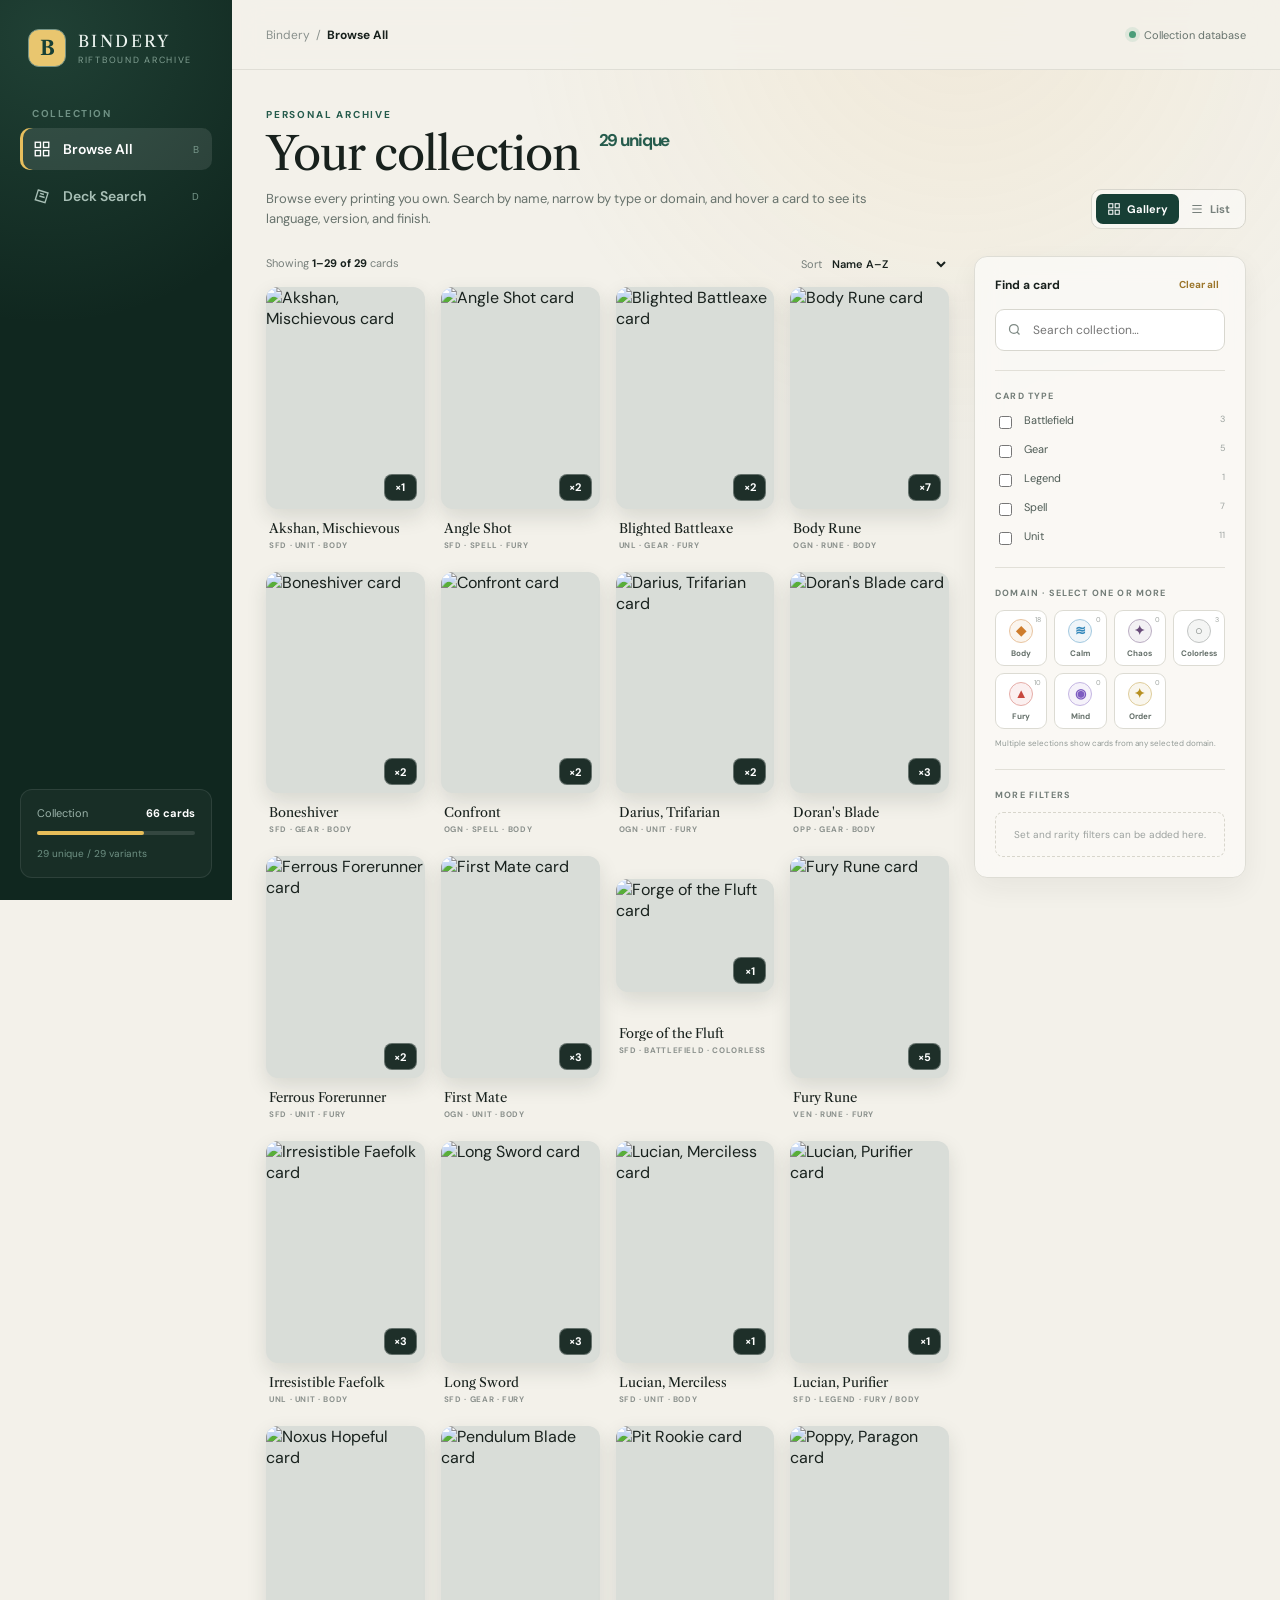
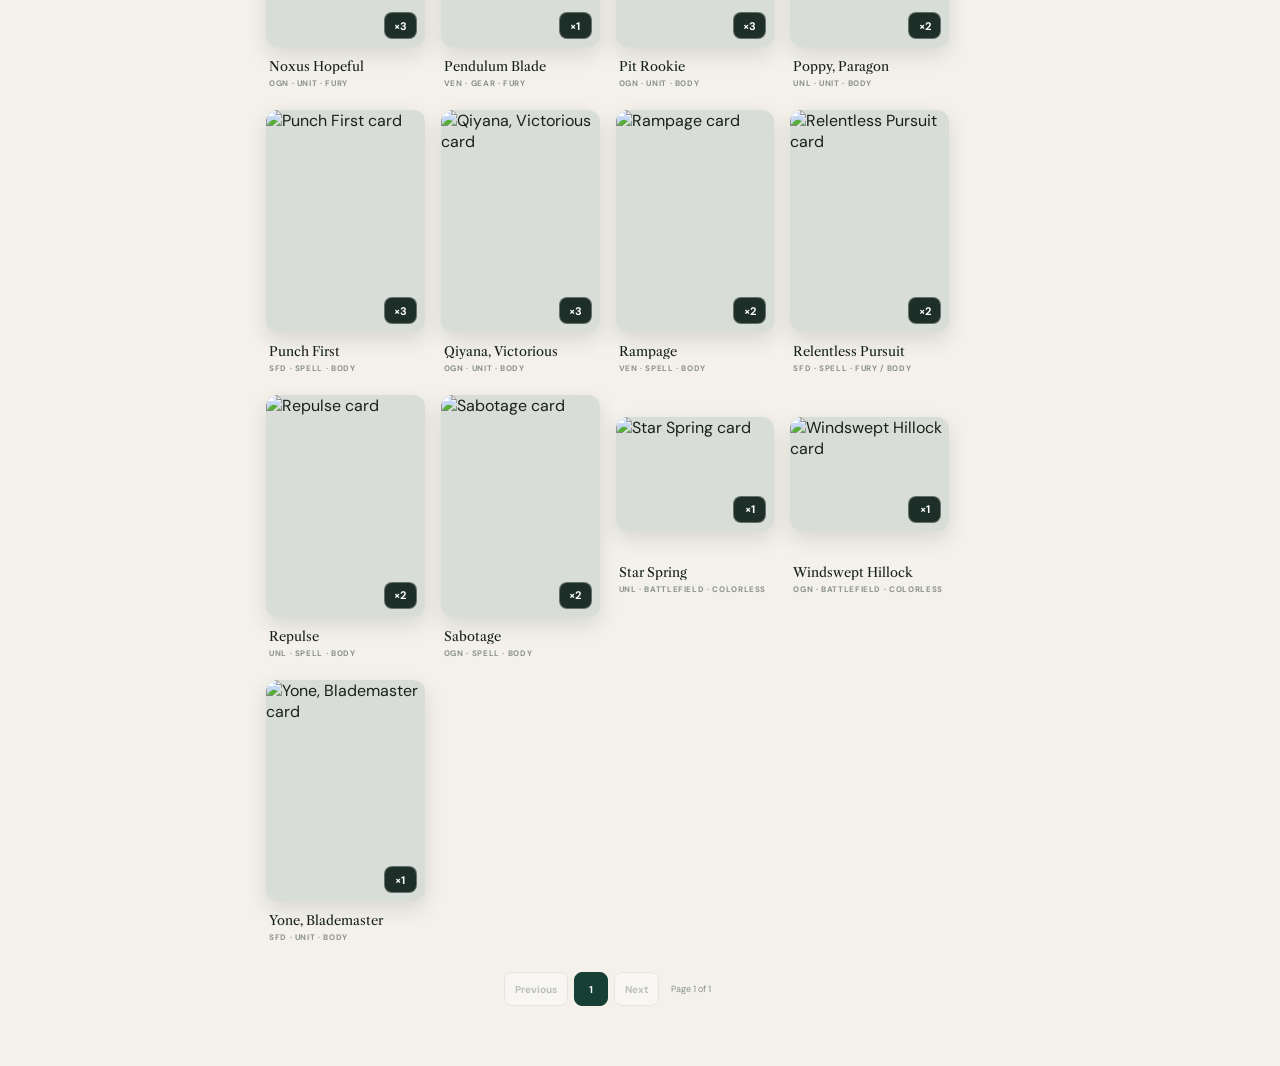
==== index.html @ 89665852 "Split the browser into separate assets and add an admin panel index.html carried the stylesheet, app" ====
<!doctype html>
<html lang="en">
<head>
  <meta charset="utf-8">
  <meta name="viewport" content="width=device-width,initial-scale=1">
  <meta name="color-scheme" content="light">
  <title>Bindery — Riftbound Collection</title>
  <link rel="stylesheet" href="styles.css">
  <script src="app.js" defer></script>
</head>
<body>
<div class="app">
  <aside class="sidebar">
    <div class="brand"><div class="brand-mark">B</div><div><div class="brand-name">BINDERY</div><small class="brand-kicker">Riftbound archive</small></div></div>
    <div class="nav-label">Collection</div>
    <nav class="nav">
      <button class="nav-button active" data-view="browse"><svg fill="none" stroke="currentColor" stroke-width="1.8" viewBox="0 0 24 24"><rect x="3" y="3" width="7" height="7"/><rect x="14" y="3" width="7" height="7"/><rect x="3" y="14" width="7" height="7"/><rect x="14" y="14" width="7" height="7"/></svg><span>Browse All</span><small class="shortcut">B</small></button>
      <button class="nav-button" data-view="deck"><svg fill="none" stroke="currentColor" stroke-width="1.8" viewBox="0 0 24 24"><path d="m7 4 13 4-4 13L3 17 7 4Z"/><path d="m9.5 8.5 5 1.5M8.5 12l7 2"/></svg><span>Deck Search</span><small class="shortcut">D</small></button>
    </nav>
    <div class="collection-meter"><div class="meter-head"><span>Collection</span><strong id="sideTotal">—</strong></div><div class="meter-bar"></div><div class="meter-copy" id="sideUnique">Loading database…</div></div>
  </aside>

  <main class="main">
    <header class="topbar"><div class="crumbs">Bindery&nbsp; / &nbsp;<b id="crumb">Browse All</b></div><div class="load-status" id="loadStatus">Loading cards.json</div></header>
    <section class="page">
      <div class="view active" id="browseView">
        <div class="page-head"><div><div class="eyebrow">Personal archive</div><h1>Your collection <span class="count-tag" id="headerCount"></span></h1><p class="subhead">Browse every printing you own. Search by name, narrow by type or domain, and hover a card to see its language, version, and finish.</p></div>
          <div class="segmented"><button class="segment active" data-mode="gallery"><svg fill="none" stroke="currentColor" stroke-width="1.8" viewBox="0 0 24 24"><rect x="3" y="3" width="7" height="7"/><rect x="14" y="3" width="7" height="7"/><rect x="3" y="14" width="7" height="7"/><rect x="14" y="14" width="7" height="7"/></svg>Gallery</button><button class="segment" data-mode="list"><svg fill="none" stroke="currentColor" stroke-width="1.8" viewBox="0 0 24 24"><path d="M4 6h16M4 12h16M4 18h16"/></svg>List</button></div>
        </div>
        <div class="browser">
          <div>
            <div class="result-meta" id="resultsTop"><span>Showing <strong id="shownCount">0</strong> cards</span><label>Sort&nbsp; <select class="sort-select" id="sortSelect"><option value="name">Name A–Z</option><option value="quantity">Quantity high–low</option><option value="type">Card type</option></select></label></div>
            <div class="card-grid" id="cardGrid"></div>
            <div class="list-view" id="listView" hidden><div class="list-head"><span>Card</span><span>Version</span><span>Language</span><span>Type</span><span>Quantity</span></div><div id="listRows"></div></div>
            <nav class="pagination" id="pagination" aria-label="Collection pages"></nav>
          </div>
          <aside class="filters">
            <div class="filters-title"><h3>Find a card</h3><button class="clear-button" id="clearFilters">Clear all</button></div>
            <div class="search-box"><svg fill="none" stroke="currentColor" stroke-width="2" viewBox="0 0 24 24"><circle cx="11" cy="11" r="7"/><path d="m20 20-4-4"/></svg><input id="cardSearch" type="search" placeholder="Search collection…" autocomplete="off"></div>
            <div class="filter-section"><div class="filter-label">Card type</div><div class="check-list" id="typeFilters"></div></div>
            <div class="filter-section"><div class="filter-label">Domain · select one or more</div><div class="domain-grid" id="domainFilters"></div><div class="domain-note">Multiple selections show cards from any selected domain.</div></div>
            <div class="filter-section"><div class="filter-label">More filters</div><div class="empty-filter">Set and rarity filters can be added here.</div></div>
          </aside>
        </div>
      </div>

      <div class="view" id="deckView">
        <div class="page-head"><div><div class="eyebrow">Collection checker</div><h1>Deck Search</h1><p class="subhead">Paste a sectioned deck list. Every matching language, printing, and finish is included in the owned quantity.</p></div></div>
        <div class="deck-layout">
          <section class="panel input-panel"><div class="panel-kicker">Step 01</div><h2>Paste your deck list</h2><p class="panel-copy">Section labels such as “MainDeck:” and “Runes:” are ignored.</p><textarea id="deckInput" spellcheck="false"></textarea><div class="button-row"><button class="primary-button" id="checkDeck">Check collection</button><button class="secondary-button" id="clearDeck">Clear</button></div></section>
          <section class="panel match-panel"><div class="match-header"><div class="panel-kicker">Step 02</div><h2>Collection match</h2><p class="panel-copy">Matching holdings show their language, printing, finish, and quantity.</p><div class="match-summary" id="matchSummary"></div></div><div class="comparison-head"><span>Your deck list</span><span>Collection match</span></div><div class="comparison" id="comparison"></div></section>
        </div>
      </div>
    </section>
  </main>
</div>
<nav class="mobile-bar"><button class="active" data-view="browse">Browse All</button><button data-view="deck">Deck Search</button></nav>
</body>
</html>
---- styles.css ----
@import url('https://fonts.googleapis.com/css2?family=DM+Sans:wght@400;500;600;700&family=Libre+Caslon+Text:wght@400;700&display=swap');
:root{--ink:#18211d;--soft:#68736d;--paper:#f3f1ea;--surface:#fbfaf6;--line:#deddd5;--forest:#173f35;--forest2:#255b4c;--gold:#d9a441;--red:#b84a43;--green:#2d765c}*{box-sizing:border-box}html{background:var(--paper)}body{margin:0;min-width:320px;min-height:100vh;color:var(--ink);background:radial-gradient(circle at 75% 0,rgba(217,164,65,.1),transparent 28rem),var(--paper);font-family:'DM Sans',sans-serif;-webkit-font-smoothing:antialiased}button,input,select,textarea{font:inherit}.app{min-height:100vh;display:grid;grid-template-columns:232px minmax(0,1fr)}.sidebar{position:fixed;inset:0 auto 0 0;z-index:20;width:232px;height:100vh;padding:29px 20px 22px;display:flex;flex-direction:column;color:#eef5f1;background:radial-gradient(circle at 20% 4%,rgba(88,154,129,.22),transparent 18rem),#10271f}.brand{display:flex;align-items:center;gap:12px;padding:0 8px 30px}.brand-mark{width:38px;height:38px;display:grid;place-items:center;border:1px solid #769487;border-radius:11px;color:#173f35;background:#e9c66f;font:700 20px 'Libre Caslon Text'}.brand-name{font:400 16px 'Libre Caslon Text';letter-spacing:.15em}.brand-kicker{display:block;margin-top:3px;color:#82a093;font-size:9px;letter-spacing:.19em;text-transform:uppercase}.nav-label{padding:10px 12px 8px;color:#6f9184;font-size:10px;font-weight:700;letter-spacing:.15em;text-transform:uppercase}.nav{display:grid;gap:5px}.nav-button{display:flex;align-items:center;gap:12px;width:100%;padding:12px 13px;border:0;border-radius:10px;color:#a9c0b7;background:transparent;cursor:pointer;text-align:left}.nav-button:hover,.nav-button.active{color:#fff;background:rgba(255,255,255,.1)}.nav-button.active{box-shadow:inset 3px 0 #e8bf5d}.nav-button svg{width:18px}.nav-button span{flex:1;font-size:14px;font-weight:600}.shortcut{color:#78988b;font-size:10px}.collection-meter{margin-top:auto;padding:16px;border:1px solid rgba(255,255,255,.09);border-radius:12px;background:rgba(255,255,255,.035);font-size:11px}.meter-head{display:flex;justify-content:space-between;color:#9bb3aa}.meter-head strong{color:#fff}.meter-bar{height:4px;margin:11px 0;background:rgba(255,255,255,.12);border-radius:9px}.meter-bar:before{content:'';display:block;width:68%;height:100%;background:#e7bd59;border-radius:9px}.meter-copy{color:#6f9184;font-size:10px;line-height:1.5}.main{grid-column:2;min-width:0}.topbar{position:sticky;top:0;z-index:12;height:70px;padding:0 34px;display:flex;align-items:center;justify-content:space-between;border-bottom:1px solid rgba(24,33,29,.09);background:rgba(243,241,234,.84);backdrop-filter:blur(14px);font-size:12px}.crumbs{color:#89918d}.crumbs b{color:var(--ink)}.load-status{display:flex;align-items:center;gap:8px;color:#66736d;font-size:11px}.load-status:before{content:'';width:7px;height:7px;border-radius:50%;background:#b6a371}.load-status.ready:before{background:#4a9d79;box-shadow:0 0 0 4px rgba(74,157,121,.12)}.page{padding:38px 34px 60px}.view{display:none}.view.active{display:block;animation:reveal .3s ease}@keyframes reveal{from{opacity:0;transform:translateY(5px)}}.page-head{display:flex;align-items:flex-end;justify-content:space-between;gap:20px;margin-bottom:27px}.eyebrow{margin-bottom:8px;color:var(--forest2);font-size:10px;font-weight:700;letter-spacing:.18em;text-transform:uppercase}h1,h2{font-family:'Libre Caslon Text';font-weight:400}h1{margin:0;font-size:clamp(31px,4vw,46px);line-height:1.08;letter-spacing:-.025em}.count-tag{color:var(--forest2);font:700 .37em 'DM Sans';vertical-align:top;margin-left:8px}.subhead{max-width:630px;margin:10px 0 0;color:var(--soft);font-size:13px;line-height:1.55}.segmented{display:flex;padding:4px;border:1px solid #d8d6cd;border-radius:10px;background:#ffffff80}.segment{display:flex;align-items:center;gap:6px;padding:8px 11px;border:0;border-radius:7px;color:#77807c;background:transparent;cursor:pointer;font-size:11px;font-weight:700}.segment.active{color:#fff;background:var(--forest)}.segment svg{width:14px}.browser{display:grid;grid-template-columns:minmax(0,1fr) 272px;gap:25px;align-items:start}.result-meta{display:flex;justify-content:space-between;margin-bottom:15px;color:#777f7b;font-size:11px}.result-meta strong{color:var(--ink)}.sort-select{border:0;color:var(--ink);background:transparent;font-size:11px;font-weight:600}.card-grid{display:grid;grid-template-columns:repeat(auto-fill,minmax(155px,1fr));gap:22px 16px}.card-tile{min-width:0}.card-art{position:relative;aspect-ratio:744/1039;border-radius:12px;overflow:hidden;background:#d9ddd8;box-shadow:0 8px 20px rgba(31,43,37,.13);transition:.22s}.card-tile.landscape .card-art{aspect-ratio:1039/744;margin:14% 0}.card-art img{width:100%;height:100%;display:block;object-fit:cover}.card-tile:hover .card-art{transform:translateY(-7px) scale(1.035);box-shadow:0 20px 35px rgba(24,45,37,.22);z-index:3}.quantity-pill{position:absolute;right:8px;bottom:8px;z-index:4;min-width:33px;height:27px;display:grid;place-items:center;padding:0 8px;border:1px solid #ffffff50;border-radius:8px;color:#fff;background:#0c1e18e8;font-size:11px;font-weight:700}.variant-hover{position:absolute;left:7px;right:7px;bottom:7px;z-index:3;padding:8px 42px 8px 9px;border-radius:8px;color:#fff;background:rgba(9,27,21,.9);font-size:9px;line-height:1.4;opacity:0;transform:translateY(6px);transition:.18s;backdrop-filter:blur(8px)}.card-tile:hover .variant-hover{opacity:1;transform:none}.card-info{padding:11px 3px 0}.card-name{overflow:hidden;font:400 13px 'Libre Caslon Text';white-space:nowrap;text-overflow:ellipsis}.card-set{margin-top:4px;color:#8b918d;font-size:8px;font-weight:700;letter-spacing:.08em;text-transform:uppercase}.list-view{border:1px solid var(--line);border-radius:12px;overflow:hidden;background:#ffffff80}.list-view[hidden],.card-grid[hidden]{display:none}.list-head,.list-row{display:grid;grid-template-columns:minmax(210px,1.25fr) minmax(115px,.75fr) minmax(115px,.7fr) 85px 60px;align-items:center;gap:14px;padding:0 18px}.list-head{height:42px;color:#838b87;background:#eeece5;font-size:9px;font-weight:700;letter-spacing:.12em;text-transform:uppercase}.list-row{min-height:60px;border-top:1px solid #e7e5dd;font-size:11px}.list-row:hover{background:#fff}.list-card{display:flex;align-items:center;gap:11px;min-width:0}.list-thumb,.match-thumb{width:31px;height:42px;flex:none;border-radius:4px;object-fit:cover;background:#d6d9d5;box-shadow:0 2px 5px #0002}.list-card strong{overflow:hidden;white-space:nowrap;text-overflow:ellipsis}.language-cell{white-space:nowrap}.type-chip{justify-self:start;padding:5px 8px;border-radius:99px;color:#42665a;background:#e5eee9;font-size:9px;font-weight:700}.filters{position:sticky;top:95px;padding:20px;border:1px solid var(--line);border-radius:13px;background:#fbfaf6db;box-shadow:0 10px 28px #1e24210f;backdrop-filter:blur(12px)}.filters-title{display:flex;justify-content:space-between;align-items:center;margin-bottom:16px}.filters-title h3{margin:0;font-size:12px}.clear-button{border:0;color:#9b752a;background:none;cursor:pointer;font-size:10px;font-weight:700}.search-box{position:relative}.search-box svg{position:absolute;left:12px;top:13px;width:15px;color:#7e8984}.search-box input{width:100%;height:42px;padding:0 12px 0 37px;border:1px solid #d8d7cf;border-radius:9px;outline:0;background:#fff;font-size:12px}.search-box input:focus,textarea:focus{border-color:#557f70;box-shadow:0 0 0 3px #255b4c1a}.filter-section{margin-top:19px;padding-top:19px;border-top:1px solid #e2e0d8}.filter-label{margin-bottom:11px;color:#737d78;font-size:9px;font-weight:700;letter-spacing:.13em;text-transform:uppercase}.check-list{display:grid;gap:10px}.check-item{display:flex;gap:9px;color:#4f5b55;font-size:11px;cursor:pointer}.check-item input{accent-color:var(--forest2)}.check-item span:last-child{margin-left:auto;color:#9ca29f;font-size:9px}.empty-filter{padding:14px;border:1px dashed #d8d6cc;border-radius:8px;color:#9ca19e;text-align:center;font-size:10px;line-height:1.5}.domain-grid{display:grid;grid-template-columns:repeat(4,minmax(0,1fr));gap:7px}.domain-button{--domain:#7a817d;position:relative;min-width:0;padding:8px 3px 7px;border:1px solid #dcdbd3;border-radius:9px;color:#65706a;background:#fff;cursor:pointer;text-align:center;transition:.16s}.domain-button:hover{border-color:var(--domain);transform:translateY(-1px)}.domain-button.active{color:var(--domain);border-color:var(--domain);background:color-mix(in srgb,var(--domain) 10%,white);box-shadow:0 0 0 2px color-mix(in srgb,var(--domain) 14%,transparent)}.domain-button>span:last-child{display:block;overflow:hidden;font-size:8px;font-weight:700;white-space:nowrap;text-overflow:ellipsis}.domain-button em{position:absolute;top:4px;right:5px;color:#a0a6a2;font-size:7px;font-style:normal}.domain-icon{width:24px;height:24px;display:grid!important;place-items:center;margin:0 auto 5px;border:1px solid color-mix(in srgb,var(--domain) 45%,white);border-radius:50%;color:var(--domain);font-size:13px;font-weight:700;background:color-mix(in srgb,var(--domain) 8%,white)}.domain-button[data-domain=Body]{--domain:#ce7c2c}.domain-button[data-domain=Calm]{--domain:#3387ba}.domain-button[data-domain=Chaos]{--domain:#684b79}.domain-button[data-domain=Colorless]{--domain:#777f7b}.domain-button[data-domain=Fury]{--domain:#c7483e}.domain-button[data-domain=Mind]{--domain:#7d5cc1}.domain-button[data-domain=Order]{--domain:#b79021}.domain-note{margin-top:9px;color:#929995;font-size:8px;line-height:1.45}.pagination{display:flex;align-items:center;justify-content:center;flex-wrap:wrap;gap:6px;margin-top:30px}.page-button{min-width:34px;height:34px;padding:0 10px;border:1px solid #d6d5cd;border-radius:8px;color:#66716b;background:#fff;cursor:pointer;font-size:10px;font-weight:700}.page-button:hover:not(:disabled){border-color:#658779;color:var(--forest)}.page-button.active{color:#fff;border-color:var(--forest);background:var(--forest)}.page-button:disabled{opacity:.38}.page-info{margin-left:6px;color:#89918d;font-size:9px}.deck-layout{display:grid;grid-template-columns:minmax(320px,.82fr) minmax(360px,1.18fr);gap:22px}.panel{border:1px solid var(--line);border-radius:14px;background:#fbfaf6db;box-shadow:0 9px 28px #1e24210d}.input-panel{padding:22px}.panel-kicker{color:var(--forest2);font-size:9px;font-weight:700;letter-spacing:.14em;text-transform:uppercase}.panel h2{margin:7px 0;font-size:21px}.panel-copy{margin:0 0 16px;color:#77807c;font-size:11px;line-height:1.5}#deckInput{width:100%;min-height:420px;resize:vertical;padding:16px;border:1px solid #d4d4cb;border-radius:10px;outline:0;background:#fff;color:#29332e;font:11px/1.65 ui-monospace,Consolas,monospace}.button-row{display:flex;gap:9px;margin-top:13px}.primary-button,.secondary-button{height:42px;border-radius:9px;cursor:pointer;font-size:11px;font-weight:700}.primary-button{flex:1;border:1px solid var(--forest);color:#fff;background:var(--forest)}.secondary-button{padding:0 14px;border:1px solid #d7d5cc;background:#fff;color:#65706a}.match-panel{overflow:hidden}.match-header{padding:22px 23px 18px;border-bottom:1px solid var(--line)}.match-summary{display:flex;flex-wrap:wrap;gap:8px;margin-top:16px}.summary-chip{display:flex;align-items:center;gap:7px;padding:7px 10px;border-radius:8px;color:#69736e;background:#eeede7;font-size:10px}.summary-chip strong{color:var(--ink)}.summary-dot{width:7px;height:7px;border-radius:50%}.green{background:var(--green)}.red{background:var(--red)}.gold{background:#b6842b}.comparison-head,.compare-row{display:grid;grid-template-columns:1fr 1fr}.comparison-head{height:38px;align-items:center;padding:0 18px;color:#8c9490;background:#efede6;font-size:9px;font-weight:700;letter-spacing:.12em;text-transform:uppercase}.comparison-head span+span{padding-left:18px;border-left:1px solid #d9d7cf}.comparison{max-height:560px;overflow:auto}.compare-row{min-height:50px;border-bottom:1px solid #e8e6df}.compare-cell{min-width:0;display:flex;align-items:center;gap:10px;padding:9px 18px;font-size:11px}.compare-cell+.compare-cell{border-left:1px solid #e2e0d8}.compare-row.found .compare-cell:first-child{color:#245f4b;background:#e2f1e9}.compare-row.missing .compare-cell:first-child{color:#963d37;background:#f6e2df}.compare-row.short .compare-cell:first-child{color:#815b19;background:#f6ebd2}.status-icon{width:19px;height:19px;flex:none;display:grid;place-items:center;border-radius:50%;color:#fff;font-size:11px;font-weight:700}.found .status-icon{background:var(--green)}.missing .status-icon{background:var(--red)}.short .status-icon{background:#956619}.input-card-name{overflow:hidden;white-space:nowrap;text-overflow:ellipsis}.input-card-name b{margin-right:7px}.match-data{min-width:0;flex:1}.match-name{overflow:hidden;font-weight:600;white-space:nowrap;text-overflow:ellipsis}.match-variants{display:flex;flex-wrap:wrap;gap:3px;margin-top:4px}.holding-variant{padding:2px 5px;border-radius:4px;color:#718079;background:#eef0ed;font-size:8px}.owned-count{flex:none;color:var(--forest2);font-size:9px;font-weight:700}.no-match{color:#a5625d;font-style:italic}.section-row{padding:11px 18px 7px;color:#828b87;background:#f7f5ef;border-bottom:1px solid #e4e2da;font-size:9px;font-weight:700;letter-spacing:.14em;text-transform:uppercase}.empty{padding:45px 20px;color:#8a928e;text-align:center;font-size:11px}.mobile-bar{display:none}
@media(max-width:1080px){.app{grid-template-columns:200px 1fr}.sidebar{width:200px}.browser{grid-template-columns:1fr 235px;gap:18px}.page,.topbar{padding-left:24px;padding-right:24px}.card-grid{grid-template-columns:repeat(auto-fill,minmax(140px,1fr))}.deck-layout{grid-template-columns:1fr}#deckInput{min-height:300px}}
@media(max-width:760px){.app{display:block}.sidebar{display:none}.main{min-height:100vh}.topbar{height:60px;padding:0 18px}.page{padding:28px 17px 88px}.page-head{align-items:start;flex-direction:column}.browser{display:flex;flex-direction:column}.browser>div{width:100%}.filters{position:static;order:-1;width:100%}.card-grid{grid-template-columns:repeat(2,1fr);gap:19px 12px}.list-head,.list-row{grid-template-columns:1fr 80px 55px}.list-head>:nth-child(2),.list-head>:nth-child(4),.list-row>:nth-child(2),.list-row>:nth-child(4){display:none}.compare-cell{padding:8px 10px}.comparison-head{padding:0 10px}.match-thumb{display:none}.mobile-bar{position:fixed;left:14px;right:14px;bottom:13px;z-index:50;display:grid;grid-template-columns:1fr 1fr;gap:5px;padding:5px;border-radius:13px;background:#0f271ff0;box-shadow:0 14px 36px #0004}.mobile-bar button{height:44px;border:0;border-radius:9px;color:#91ab9f;background:none;font-size:11px;font-weight:700}.mobile-bar button.active{color:#fff;background:#ffffff1a}}
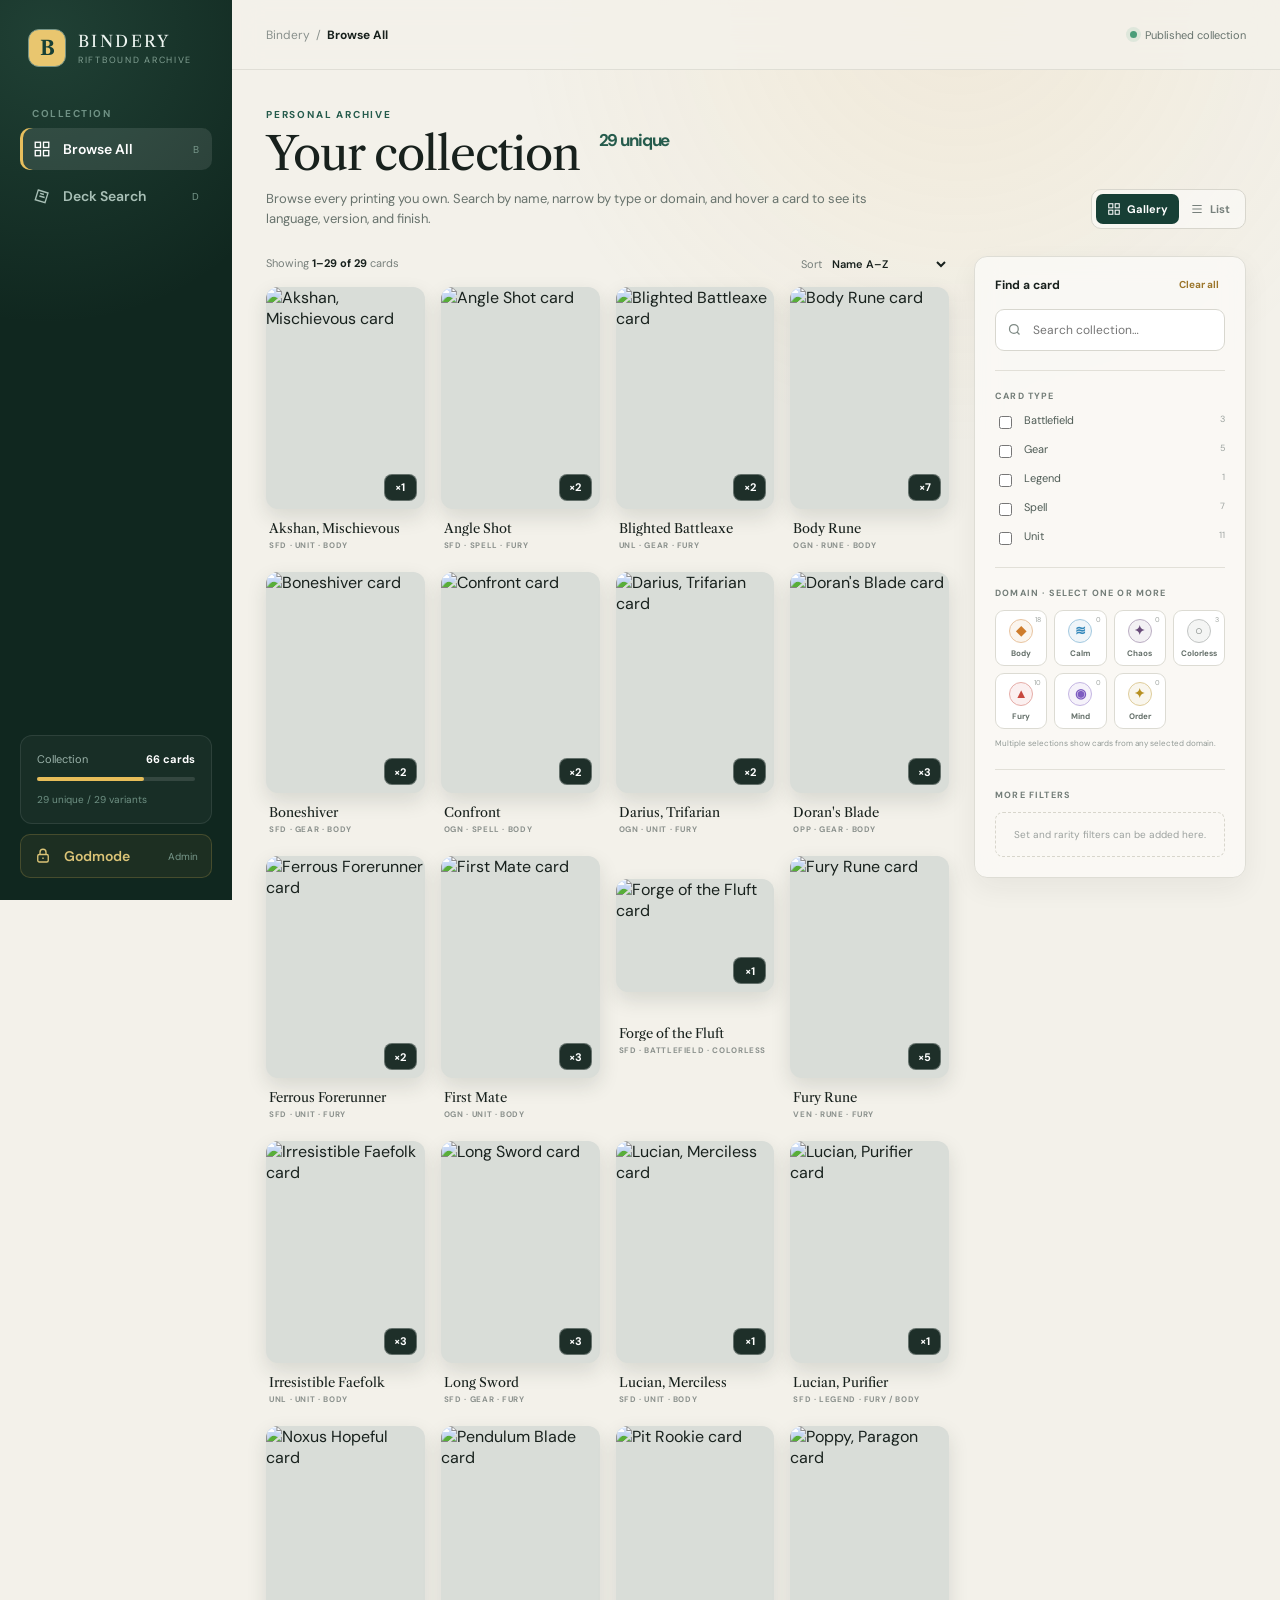
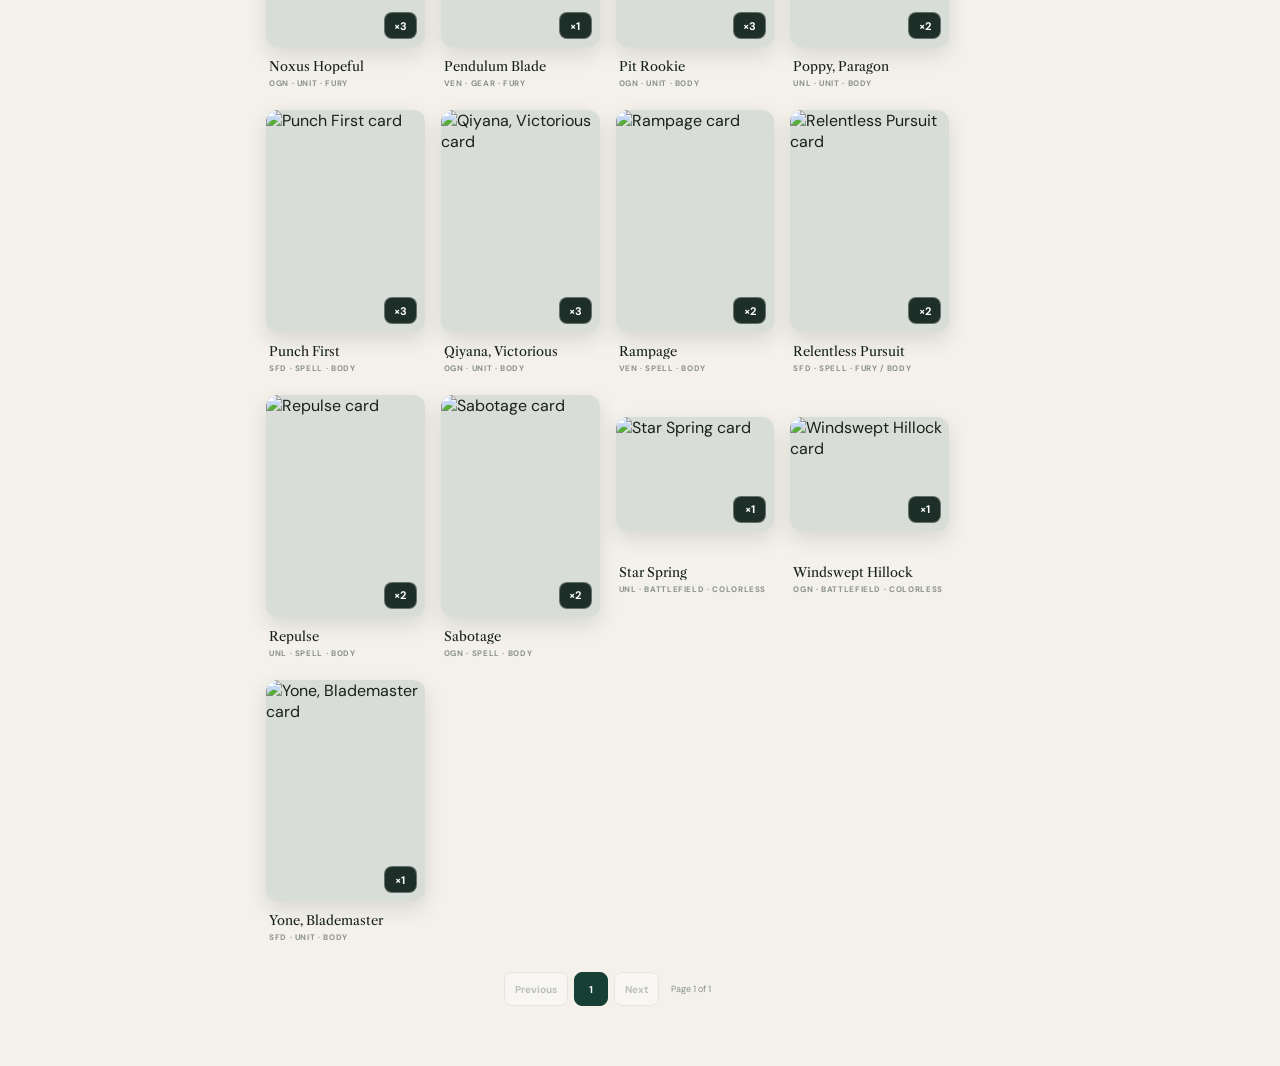
==== commit 362175a5: "Add shared collection publishing and resilient imports" ====
--- a/index.html
+++ b/index.html
@@ -6,7 +6,7 @@
   <meta name="color-scheme" content="light">
   <title>Bindery — Riftbound Collection</title>
   <link rel="stylesheet" href="styles.css">
-  <script src="app.js" defer></script>
+  <script src="app.js?v=3" defer></script>
 </head>
 <body>
 <div class="app">
@@ -18,6 +18,10 @@
       <button class="nav-button" data-view="deck"><svg fill="none" stroke="currentColor" stroke-width="1.8" viewBox="0 0 24 24"><path d="m7 4 13 4-4 13L3 17 7 4Z"/><path d="m9.5 8.5 5 1.5M8.5 12l7 2"/></svg><span>Deck Search</span><small class="shortcut">D</small></button>
     </nav>
     <div class="collection-meter"><div class="meter-head"><span>Collection</span><strong id="sideTotal">—</strong></div><div class="meter-bar"></div><div class="meter-copy" id="sideUnique">Loading database…</div></div>
+    <a class="nav-button godmode-link" href="admin.html" aria-label="Open Godmode collection admin">
+      <svg fill="none" stroke="currentColor" stroke-width="1.8" viewBox="0 0 24 24" aria-hidden="true"><rect x="5" y="10" width="14" height="10" rx="2"/><path d="M8 10V7a4 4 0 0 1 8 0v3M12 14v2"/></svg>
+      <span>Godmode</span><small class="shortcut">Admin</small>
+    </a>
   </aside>
 
   <main class="main">
@@ -54,6 +58,6 @@
     </section>
   </main>
 </div>
-<nav class="mobile-bar"><button class="active" data-view="browse">Browse All</button><button data-view="deck">Deck Search</button></nav>
+<nav class="mobile-bar"><button class="active" data-view="browse">Browse All</button><button data-view="deck">Deck Search</button><a href="admin.html">Godmode</a></nav>
 </body>
 </html>
--- a/styles.css
+++ b/styles.css
@@ -1,4 +1,5 @@
 @import url('https://fonts.googleapis.com/css2?family=DM+Sans:wght@400;500;600;700&family=Libre+Caslon+Text:wght@400;700&display=swap');
 :root{--ink:#18211d;--soft:#68736d;--paper:#f3f1ea;--surface:#fbfaf6;--line:#deddd5;--forest:#173f35;--forest2:#255b4c;--gold:#d9a441;--red:#b84a43;--green:#2d765c}*{box-sizing:border-box}html{background:var(--paper)}body{margin:0;min-width:320px;min-height:100vh;color:var(--ink);background:radial-gradient(circle at 75% 0,rgba(217,164,65,.1),transparent 28rem),var(--paper);font-family:'DM Sans',sans-serif;-webkit-font-smoothing:antialiased}button,input,select,textarea{font:inherit}.app{min-height:100vh;display:grid;grid-template-columns:232px minmax(0,1fr)}.sidebar{position:fixed;inset:0 auto 0 0;z-index:20;width:232px;height:100vh;padding:29px 20px 22px;display:flex;flex-direction:column;color:#eef5f1;background:radial-gradient(circle at 20% 4%,rgba(88,154,129,.22),transparent 18rem),#10271f}.brand{display:flex;align-items:center;gap:12px;padding:0 8px 30px}.brand-mark{width:38px;height:38px;display:grid;place-items:center;border:1px solid #769487;border-radius:11px;color:#173f35;background:#e9c66f;font:700 20px 'Libre Caslon Text'}.brand-name{font:400 16px 'Libre Caslon Text';letter-spacing:.15em}.brand-kicker{display:block;margin-top:3px;color:#82a093;font-size:9px;letter-spacing:.19em;text-transform:uppercase}.nav-label{padding:10px 12px 8px;color:#6f9184;font-size:10px;font-weight:700;letter-spacing:.15em;text-transform:uppercase}.nav{display:grid;gap:5px}.nav-button{display:flex;align-items:center;gap:12px;width:100%;padding:12px 13px;border:0;border-radius:10px;color:#a9c0b7;background:transparent;cursor:pointer;text-align:left}.nav-button:hover,.nav-button.active{color:#fff;background:rgba(255,255,255,.1)}.nav-button.active{box-shadow:inset 3px 0 #e8bf5d}.nav-button svg{width:18px}.nav-button span{flex:1;font-size:14px;font-weight:600}.shortcut{color:#78988b;font-size:10px}.collection-meter{margin-top:auto;padding:16px;border:1px solid rgba(255,255,255,.09);border-radius:12px;background:rgba(255,255,255,.035);font-size:11px}.meter-head{display:flex;justify-content:space-between;color:#9bb3aa}.meter-head strong{color:#fff}.meter-bar{height:4px;margin:11px 0;background:rgba(255,255,255,.12);border-radius:9px}.meter-bar:before{content:'';display:block;width:68%;height:100%;background:#e7bd59;border-radius:9px}.meter-copy{color:#6f9184;font-size:10px;line-height:1.5}.main{grid-column:2;min-width:0}.topbar{position:sticky;top:0;z-index:12;height:70px;padding:0 34px;display:flex;align-items:center;justify-content:space-between;border-bottom:1px solid rgba(24,33,29,.09);background:rgba(243,241,234,.84);backdrop-filter:blur(14px);font-size:12px}.crumbs{color:#89918d}.crumbs b{color:var(--ink)}.load-status{display:flex;align-items:center;gap:8px;color:#66736d;font-size:11px}.load-status:before{content:'';width:7px;height:7px;border-radius:50%;background:#b6a371}.load-status.ready:before{background:#4a9d79;box-shadow:0 0 0 4px rgba(74,157,121,.12)}.page{padding:38px 34px 60px}.view{display:none}.view.active{display:block;animation:reveal .3s ease}@keyframes reveal{from{opacity:0;transform:translateY(5px)}}.page-head{display:flex;align-items:flex-end;justify-content:space-between;gap:20px;margin-bottom:27px}.eyebrow{margin-bottom:8px;color:var(--forest2);font-size:10px;font-weight:700;letter-spacing:.18em;text-transform:uppercase}h1,h2{font-family:'Libre Caslon Text';font-weight:400}h1{margin:0;font-size:clamp(31px,4vw,46px);line-height:1.08;letter-spacing:-.025em}.count-tag{color:var(--forest2);font:700 .37em 'DM Sans';vertical-align:top;margin-left:8px}.subhead{max-width:630px;margin:10px 0 0;color:var(--soft);font-size:13px;line-height:1.55}.segmented{display:flex;padding:4px;border:1px solid #d8d6cd;border-radius:10px;background:#ffffff80}.segment{display:flex;align-items:center;gap:6px;padding:8px 11px;border:0;border-radius:7px;color:#77807c;background:transparent;cursor:pointer;font-size:11px;font-weight:700}.segment.active{color:#fff;background:var(--forest)}.segment svg{width:14px}.browser{display:grid;grid-template-columns:minmax(0,1fr) 272px;gap:25px;align-items:start}.result-meta{display:flex;justify-content:space-between;margin-bottom:15px;color:#777f7b;font-size:11px}.result-meta strong{color:var(--ink)}.sort-select{border:0;color:var(--ink);background:transparent;font-size:11px;font-weight:600}.card-grid{display:grid;grid-template-columns:repeat(auto-fill,minmax(155px,1fr));gap:22px 16px}.card-tile{min-width:0}.card-art{position:relative;aspect-ratio:744/1039;border-radius:12px;overflow:hidden;background:#d9ddd8;box-shadow:0 8px 20px rgba(31,43,37,.13);transition:.22s}.card-tile.landscape .card-art{aspect-ratio:1039/744;margin:14% 0}.card-art img{width:100%;height:100%;display:block;object-fit:cover}.card-tile:hover .card-art{transform:translateY(-7px) scale(1.035);box-shadow:0 20px 35px rgba(24,45,37,.22);z-index:3}.quantity-pill{position:absolute;right:8px;bottom:8px;z-index:4;min-width:33px;height:27px;display:grid;place-items:center;padding:0 8px;border:1px solid #ffffff50;border-radius:8px;color:#fff;background:#0c1e18e8;font-size:11px;font-weight:700}.variant-hover{position:absolute;left:7px;right:7px;bottom:7px;z-index:3;padding:8px 42px 8px 9px;border-radius:8px;color:#fff;background:rgba(9,27,21,.9);font-size:9px;line-height:1.4;opacity:0;transform:translateY(6px);transition:.18s;backdrop-filter:blur(8px)}.card-tile:hover .variant-hover{opacity:1;transform:none}.card-info{padding:11px 3px 0}.card-name{overflow:hidden;font:400 13px 'Libre Caslon Text';white-space:nowrap;text-overflow:ellipsis}.card-set{margin-top:4px;color:#8b918d;font-size:8px;font-weight:700;letter-spacing:.08em;text-transform:uppercase}.list-view{border:1px solid var(--line);border-radius:12px;overflow:hidden;background:#ffffff80}.list-view[hidden],.card-grid[hidden]{display:none}.list-head,.list-row{display:grid;grid-template-columns:minmax(210px,1.25fr) minmax(115px,.75fr) minmax(115px,.7fr) 85px 60px;align-items:center;gap:14px;padding:0 18px}.list-head{height:42px;color:#838b87;background:#eeece5;font-size:9px;font-weight:700;letter-spacing:.12em;text-transform:uppercase}.list-row{min-height:60px;border-top:1px solid #e7e5dd;font-size:11px}.list-row:hover{background:#fff}.list-card{display:flex;align-items:center;gap:11px;min-width:0}.list-thumb,.match-thumb{width:31px;height:42px;flex:none;border-radius:4px;object-fit:cover;background:#d6d9d5;box-shadow:0 2px 5px #0002}.list-card strong{overflow:hidden;white-space:nowrap;text-overflow:ellipsis}.language-cell{white-space:nowrap}.type-chip{justify-self:start;padding:5px 8px;border-radius:99px;color:#42665a;background:#e5eee9;font-size:9px;font-weight:700}.filters{position:sticky;top:95px;padding:20px;border:1px solid var(--line);border-radius:13px;background:#fbfaf6db;box-shadow:0 10px 28px #1e24210f;backdrop-filter:blur(12px)}.filters-title{display:flex;justify-content:space-between;align-items:center;margin-bottom:16px}.filters-title h3{margin:0;font-size:12px}.clear-button{border:0;color:#9b752a;background:none;cursor:pointer;font-size:10px;font-weight:700}.search-box{position:relative}.search-box svg{position:absolute;left:12px;top:13px;width:15px;color:#7e8984}.search-box input{width:100%;height:42px;padding:0 12px 0 37px;border:1px solid #d8d7cf;border-radius:9px;outline:0;background:#fff;font-size:12px}.search-box input:focus,textarea:focus{border-color:#557f70;box-shadow:0 0 0 3px #255b4c1a}.filter-section{margin-top:19px;padding-top:19px;border-top:1px solid #e2e0d8}.filter-label{margin-bottom:11px;color:#737d78;font-size:9px;font-weight:700;letter-spacing:.13em;text-transform:uppercase}.check-list{display:grid;gap:10px}.check-item{display:flex;gap:9px;color:#4f5b55;font-size:11px;cursor:pointer}.check-item input{accent-color:var(--forest2)}.check-item span:last-child{margin-left:auto;color:#9ca29f;font-size:9px}.empty-filter{padding:14px;border:1px dashed #d8d6cc;border-radius:8px;color:#9ca19e;text-align:center;font-size:10px;line-height:1.5}.domain-grid{display:grid;grid-template-columns:repeat(4,minmax(0,1fr));gap:7px}.domain-button{--domain:#7a817d;position:relative;min-width:0;padding:8px 3px 7px;border:1px solid #dcdbd3;border-radius:9px;color:#65706a;background:#fff;cursor:pointer;text-align:center;transition:.16s}.domain-button:hover{border-color:var(--domain);transform:translateY(-1px)}.domain-button.active{color:var(--domain);border-color:var(--domain);background:color-mix(in srgb,var(--domain) 10%,white);box-shadow:0 0 0 2px color-mix(in srgb,var(--domain) 14%,transparent)}.domain-button>span:last-child{display:block;overflow:hidden;font-size:8px;font-weight:700;white-space:nowrap;text-overflow:ellipsis}.domain-button em{position:absolute;top:4px;right:5px;color:#a0a6a2;font-size:7px;font-style:normal}.domain-icon{width:24px;height:24px;display:grid!important;place-items:center;margin:0 auto 5px;border:1px solid color-mix(in srgb,var(--domain) 45%,white);border-radius:50%;color:var(--domain);font-size:13px;font-weight:700;background:color-mix(in srgb,var(--domain) 8%,white)}.domain-button[data-domain=Body]{--domain:#ce7c2c}.domain-button[data-domain=Calm]{--domain:#3387ba}.domain-button[data-domain=Chaos]{--domain:#684b79}.domain-button[data-domain=Colorless]{--domain:#777f7b}.domain-button[data-domain=Fury]{--domain:#c7483e}.domain-button[data-domain=Mind]{--domain:#7d5cc1}.domain-button[data-domain=Order]{--domain:#b79021}.domain-note{margin-top:9px;color:#929995;font-size:8px;line-height:1.45}.pagination{display:flex;align-items:center;justify-content:center;flex-wrap:wrap;gap:6px;margin-top:30px}.page-button{min-width:34px;height:34px;padding:0 10px;border:1px solid #d6d5cd;border-radius:8px;color:#66716b;background:#fff;cursor:pointer;font-size:10px;font-weight:700}.page-button:hover:not(:disabled){border-color:#658779;color:var(--forest)}.page-button.active{color:#fff;border-color:var(--forest);background:var(--forest)}.page-button:disabled{opacity:.38}.page-info{margin-left:6px;color:#89918d;font-size:9px}.deck-layout{display:grid;grid-template-columns:minmax(320px,.82fr) minmax(360px,1.18fr);gap:22px}.panel{border:1px solid var(--line);border-radius:14px;background:#fbfaf6db;box-shadow:0 9px 28px #1e24210d}.input-panel{padding:22px}.panel-kicker{color:var(--forest2);font-size:9px;font-weight:700;letter-spacing:.14em;text-transform:uppercase}.panel h2{margin:7px 0;font-size:21px}.panel-copy{margin:0 0 16px;color:#77807c;font-size:11px;line-height:1.5}#deckInput{width:100%;min-height:420px;resize:vertical;padding:16px;border:1px solid #d4d4cb;border-radius:10px;outline:0;background:#fff;color:#29332e;font:11px/1.65 ui-monospace,Consolas,monospace}.button-row{display:flex;gap:9px;margin-top:13px}.primary-button,.secondary-button{height:42px;border-radius:9px;cursor:pointer;font-size:11px;font-weight:700}.primary-button{flex:1;border:1px solid var(--forest);color:#fff;background:var(--forest)}.secondary-button{padding:0 14px;border:1px solid #d7d5cc;background:#fff;color:#65706a}.match-panel{overflow:hidden}.match-header{padding:22px 23px 18px;border-bottom:1px solid var(--line)}.match-summary{display:flex;flex-wrap:wrap;gap:8px;margin-top:16px}.summary-chip{display:flex;align-items:center;gap:7px;padding:7px 10px;border-radius:8px;color:#69736e;background:#eeede7;font-size:10px}.summary-chip strong{color:var(--ink)}.summary-dot{width:7px;height:7px;border-radius:50%}.green{background:var(--green)}.red{background:var(--red)}.gold{background:#b6842b}.comparison-head,.compare-row{display:grid;grid-template-columns:1fr 1fr}.comparison-head{height:38px;align-items:center;padding:0 18px;color:#8c9490;background:#efede6;font-size:9px;font-weight:700;letter-spacing:.12em;text-transform:uppercase}.comparison-head span+span{padding-left:18px;border-left:1px solid #d9d7cf}.comparison{max-height:560px;overflow:auto}.compare-row{min-height:50px;border-bottom:1px solid #e8e6df}.compare-cell{min-width:0;display:flex;align-items:center;gap:10px;padding:9px 18px;font-size:11px}.compare-cell+.compare-cell{border-left:1px solid #e2e0d8}.compare-row.found .compare-cell:first-child{color:#245f4b;background:#e2f1e9}.compare-row.missing .compare-cell:first-child{color:#963d37;background:#f6e2df}.compare-row.short .compare-cell:first-child{color:#815b19;background:#f6ebd2}.status-icon{width:19px;height:19px;flex:none;display:grid;place-items:center;border-radius:50%;color:#fff;font-size:11px;font-weight:700}.found .status-icon{background:var(--green)}.missing .status-icon{background:var(--red)}.short .status-icon{background:#956619}.input-card-name{overflow:hidden;white-space:nowrap;text-overflow:ellipsis}.input-card-name b{margin-right:7px}.match-data{min-width:0;flex:1}.match-name{overflow:hidden;font-weight:600;white-space:nowrap;text-overflow:ellipsis}.match-variants{display:flex;flex-wrap:wrap;gap:3px;margin-top:4px}.holding-variant{padding:2px 5px;border-radius:4px;color:#718079;background:#eef0ed;font-size:8px}.owned-count{flex:none;color:var(--forest2);font-size:9px;font-weight:700}.no-match{color:#a5625d;font-style:italic}.section-row{padding:11px 18px 7px;color:#828b87;background:#f7f5ef;border-bottom:1px solid #e4e2da;font-size:9px;font-weight:700;letter-spacing:.14em;text-transform:uppercase}.empty{padding:45px 20px;color:#8a928e;text-align:center;font-size:11px}.mobile-bar{display:none}
 @media(max-width:1080px){.app{grid-template-columns:200px 1fr}.sidebar{width:200px}.browser{grid-template-columns:1fr 235px;gap:18px}.page,.topbar{padding-left:24px;padding-right:24px}.card-grid{grid-template-columns:repeat(auto-fill,minmax(140px,1fr))}.deck-layout{grid-template-columns:1fr}#deckInput{min-height:300px}}
-@media(max-width:760px){.app{display:block}.sidebar{display:none}.main{min-height:100vh}.topbar{height:60px;padding:0 18px}.page{padding:28px 17px 88px}.page-head{align-items:start;flex-direction:column}.browser{display:flex;flex-direction:column}.browser>div{width:100%}.filters{position:static;order:-1;width:100%}.card-grid{grid-template-columns:repeat(2,1fr);gap:19px 12px}.list-head,.list-row{grid-template-columns:1fr 80px 55px}.list-head>:nth-child(2),.list-head>:nth-child(4),.list-row>:nth-child(2),.list-row>:nth-child(4){display:none}.compare-cell{padding:8px 10px}.comparison-head{padding:0 10px}.match-thumb{display:none}.mobile-bar{position:fixed;left:14px;right:14px;bottom:13px;z-index:50;display:grid;grid-template-columns:1fr 1fr;gap:5px;padding:5px;border-radius:13px;background:#0f271ff0;box-shadow:0 14px 36px #0004}.mobile-bar button{height:44px;border:0;border-radius:9px;color:#91ab9f;background:none;font-size:11px;font-weight:700}.mobile-bar button.active{color:#fff;background:#ffffff1a}}
+.godmode-link{margin-top:10px;text-decoration:none;border:1px solid rgba(232,191,93,.2);color:#dbc477;background:rgba(232,191,93,.06)}.godmode-link:hover{color:#fff3c8;border-color:rgba(232,191,93,.42);background:rgba(232,191,93,.12)}
+@media(max-width:760px){.app{display:block}.sidebar{display:none}.main{min-height:100vh}.topbar{height:60px;padding:0 18px}.page{padding:28px 17px 88px}.page-head{align-items:start;flex-direction:column}.browser{display:flex;flex-direction:column}.browser>div{width:100%}.filters{position:static;order:-1;width:100%}.card-grid{grid-template-columns:repeat(2,1fr);gap:19px 12px}.list-head,.list-row{grid-template-columns:1fr 80px 55px}.list-head>:nth-child(2),.list-head>:nth-child(4),.list-row>:nth-child(2),.list-row>:nth-child(4){display:none}.compare-cell{padding:8px 10px}.comparison-head{padding:0 10px}.match-thumb{display:none}.mobile-bar{position:fixed;left:14px;right:14px;bottom:13px;z-index:50;display:grid;grid-template-columns:1fr 1fr 1fr;gap:5px;padding:5px;border-radius:13px;background:#0f271ff0;box-shadow:0 14px 36px #0004}.mobile-bar button,.mobile-bar a{height:44px;display:grid;place-items:center;border:0;border-radius:9px;color:#91ab9f;background:none;text-decoration:none;font-size:11px;font-weight:700}.mobile-bar button.active{color:#fff;background:#ffffff1a}.mobile-bar a{color:#dbc477}}
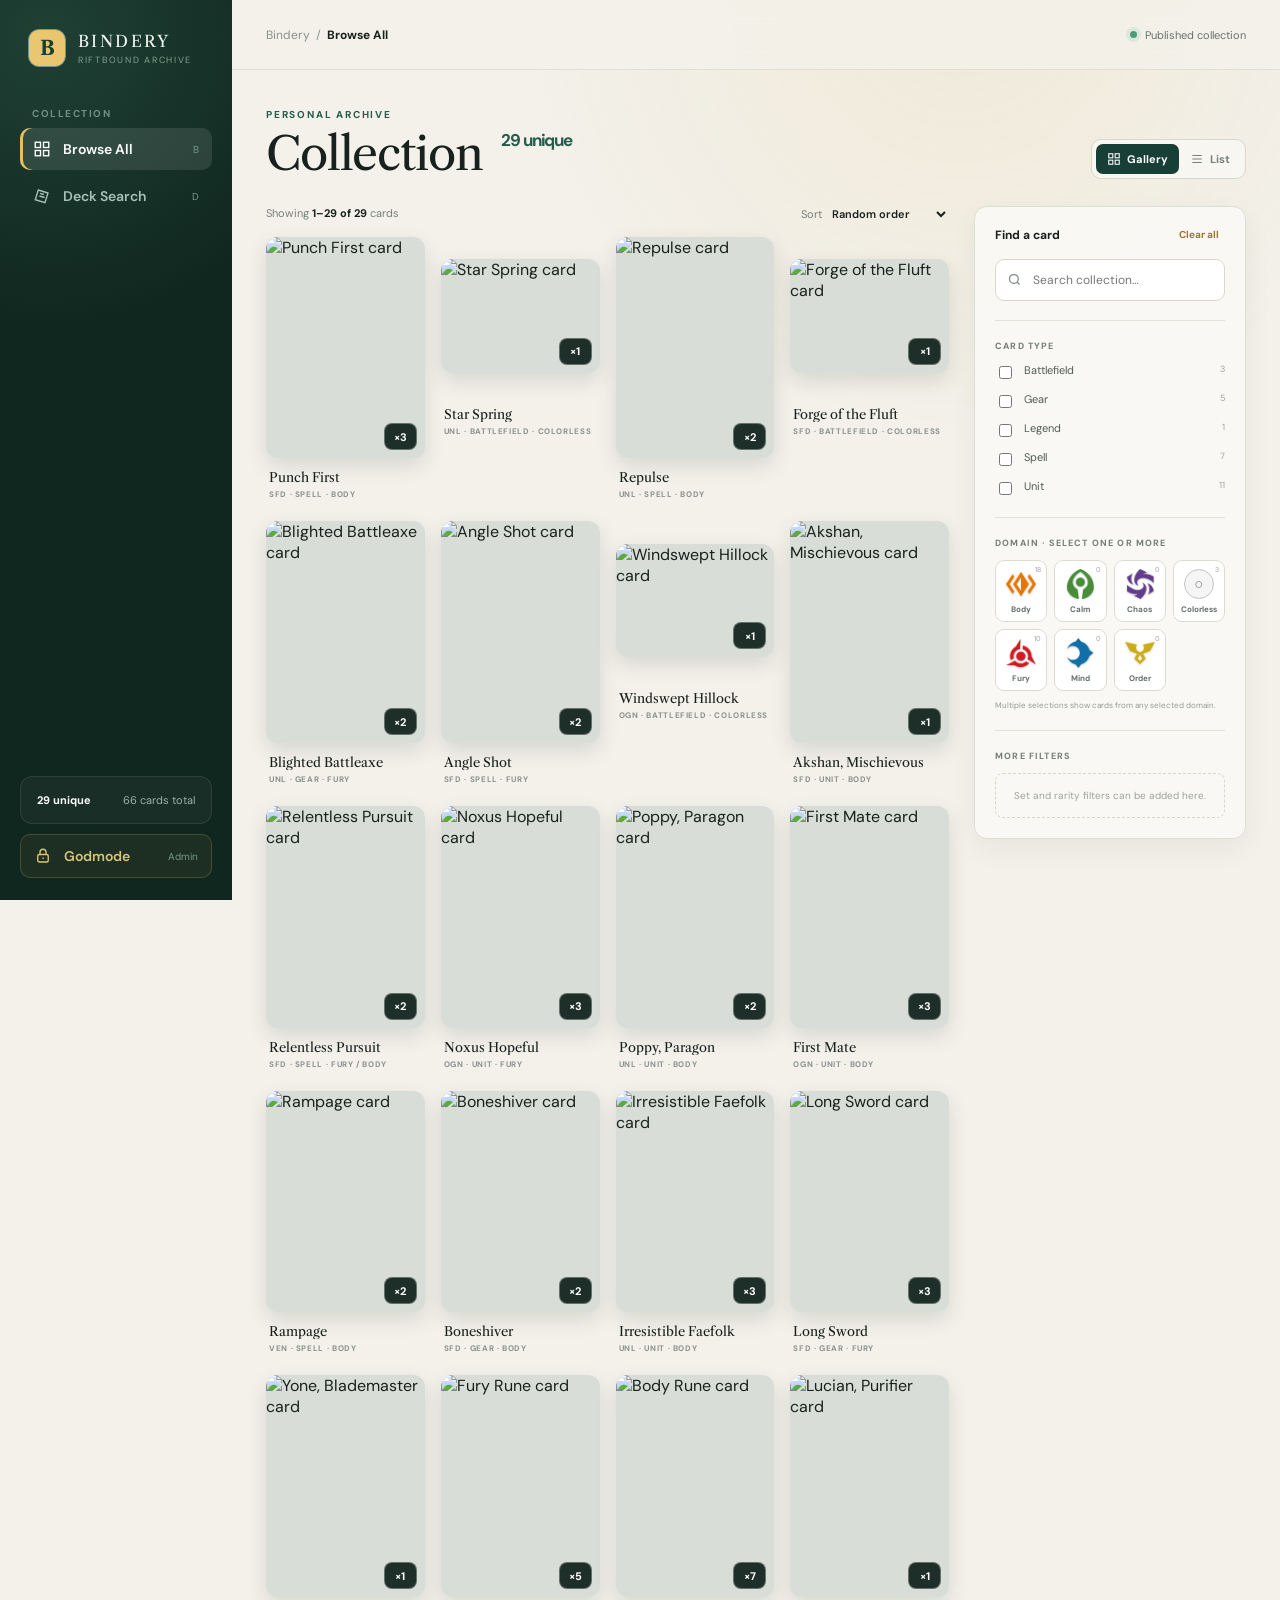
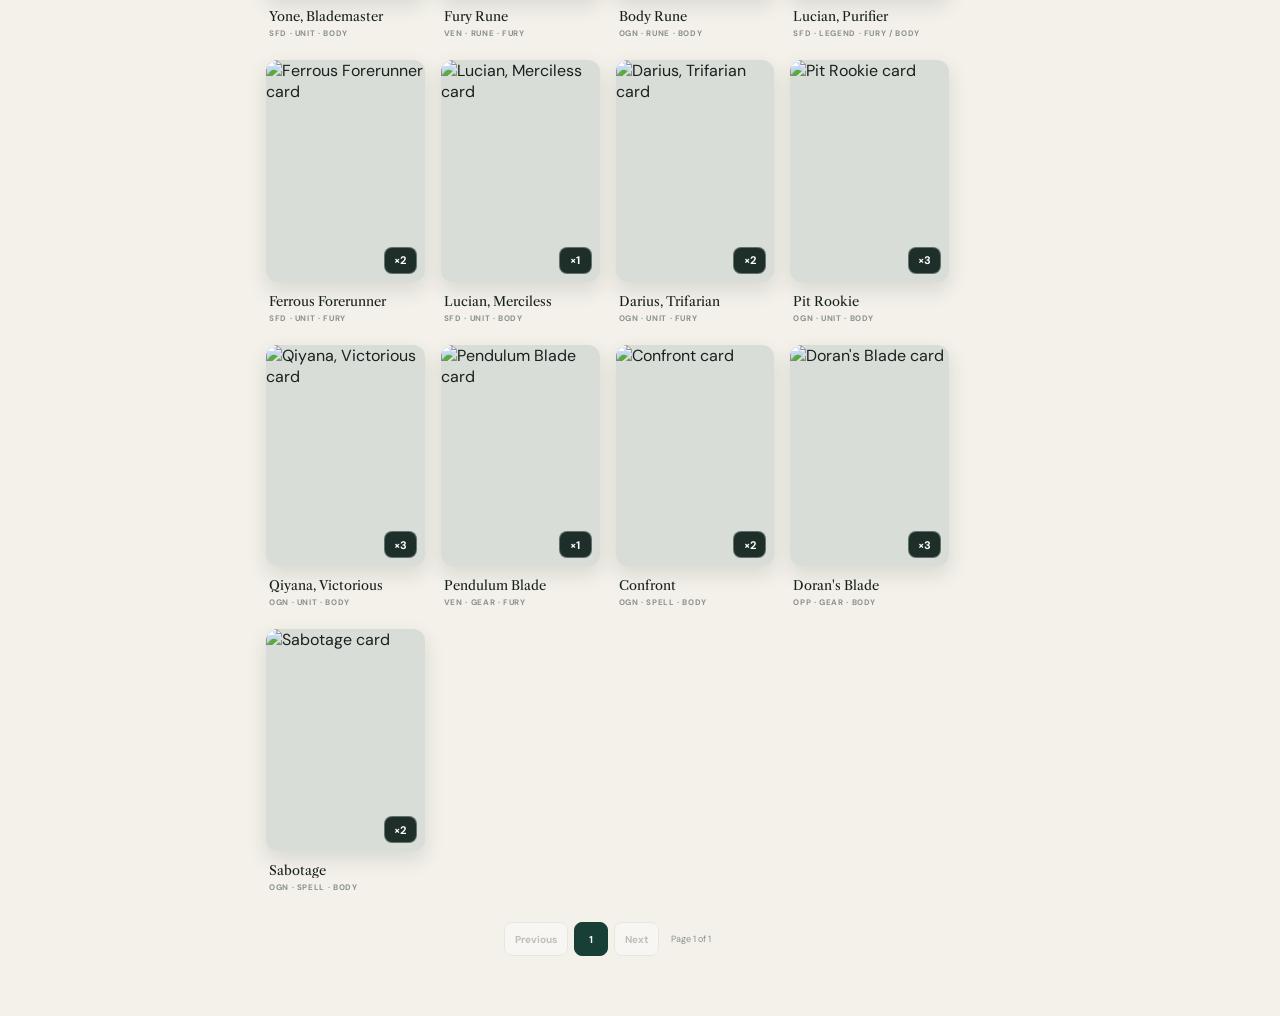
==== commit fb7b66c6: "Refine collection view and domain filters" ====
--- a/index.html
+++ b/index.html
@@ -17,7 +17,7 @@
       <button class="nav-button active" data-view="browse"><svg fill="none" stroke="currentColor" stroke-width="1.8" viewBox="0 0 24 24"><rect x="3" y="3" width="7" height="7"/><rect x="14" y="3" width="7" height="7"/><rect x="3" y="14" width="7" height="7"/><rect x="14" y="14" width="7" height="7"/></svg><span>Browse All</span><small class="shortcut">B</small></button>
       <button class="nav-button" data-view="deck"><svg fill="none" stroke="currentColor" stroke-width="1.8" viewBox="0 0 24 24"><path d="m7 4 13 4-4 13L3 17 7 4Z"/><path d="m9.5 8.5 5 1.5M8.5 12l7 2"/></svg><span>Deck Search</span><small class="shortcut">D</small></button>
     </nav>
-    <div class="collection-meter"><div class="meter-head"><span>Collection</span><strong id="sideTotal">—</strong></div><div class="meter-bar"></div><div class="meter-copy" id="sideUnique">Loading database…</div></div>
+    <div class="collection-meter"><div class="meter-head"><strong id="sideUnique">184 unique</strong><span id="sideTotal">355 cards total</span></div></div>
     <a class="nav-button godmode-link" href="admin.html" aria-label="Open Godmode collection admin">
       <svg fill="none" stroke="currentColor" stroke-width="1.8" viewBox="0 0 24 24" aria-hidden="true"><rect x="5" y="10" width="14" height="10" rx="2"/><path d="M8 10V7a4 4 0 0 1 8 0v3M12 14v2"/></svg>
       <span>Godmode</span><small class="shortcut">Admin</small>
@@ -28,7 +28,7 @@
     <header class="topbar"><div class="crumbs">Bindery&nbsp; / &nbsp;<b id="crumb">Browse All</b></div><div class="load-status" id="loadStatus">Loading cards.json</div></header>
     <section class="page">
       <div class="view active" id="browseView">
-        <div class="page-head"><div><div class="eyebrow">Personal archive</div><h1>Your collection <span class="count-tag" id="headerCount"></span></h1><p class="subhead">Browse every printing you own. Search by name, narrow by type or domain, and hover a card to see its language, version, and finish.</p></div>
+        <div class="page-head"><div><div class="eyebrow">Personal archive</div><h1>Collection <span class="count-tag" id="headerCount"></span></h1></div>
           <div class="segmented"><button class="segment active" data-mode="gallery"><svg fill="none" stroke="currentColor" stroke-width="1.8" viewBox="0 0 24 24"><rect x="3" y="3" width="7" height="7"/><rect x="14" y="3" width="7" height="7"/><rect x="3" y="14" width="7" height="7"/><rect x="14" y="14" width="7" height="7"/></svg>Gallery</button><button class="segment" data-mode="list"><svg fill="none" stroke="currentColor" stroke-width="1.8" viewBox="0 0 24 24"><path d="M4 6h16M4 12h16M4 18h16"/></svg>List</button></div>
         </div>
         <div class="browser">
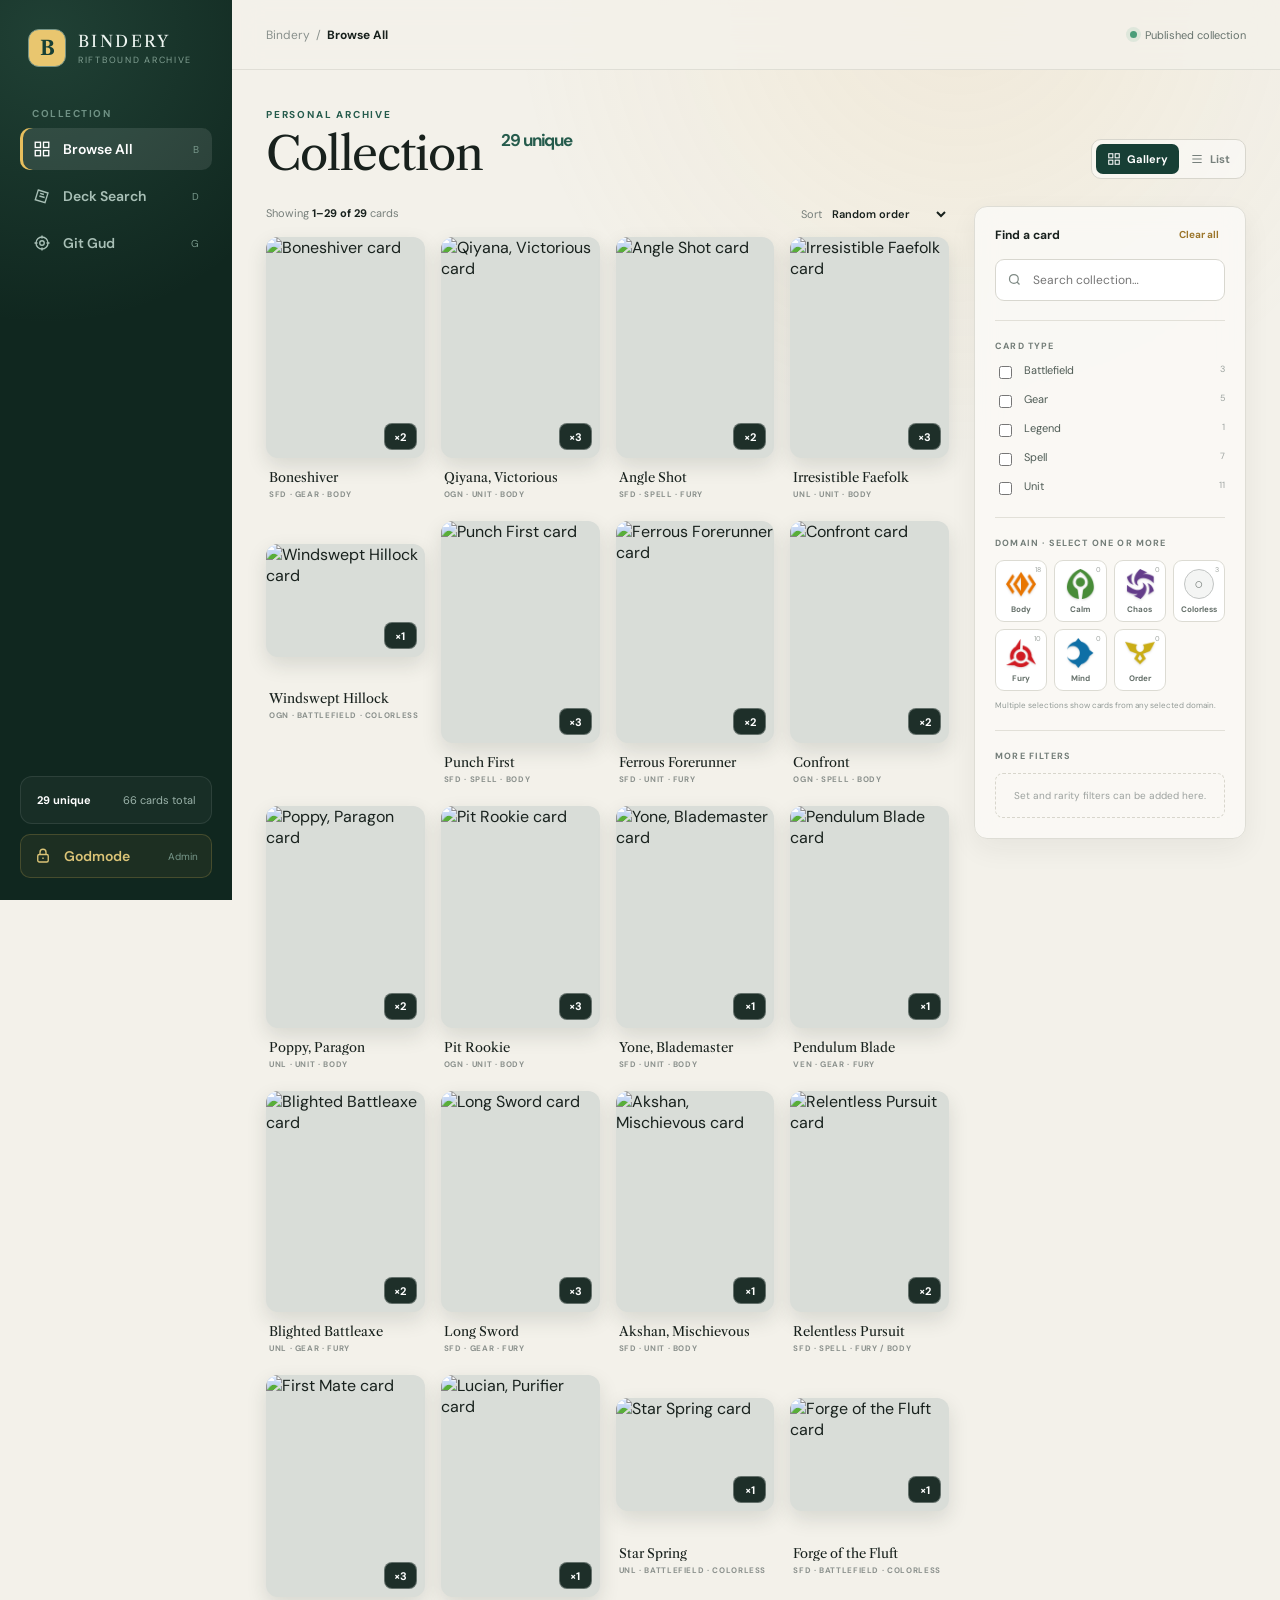
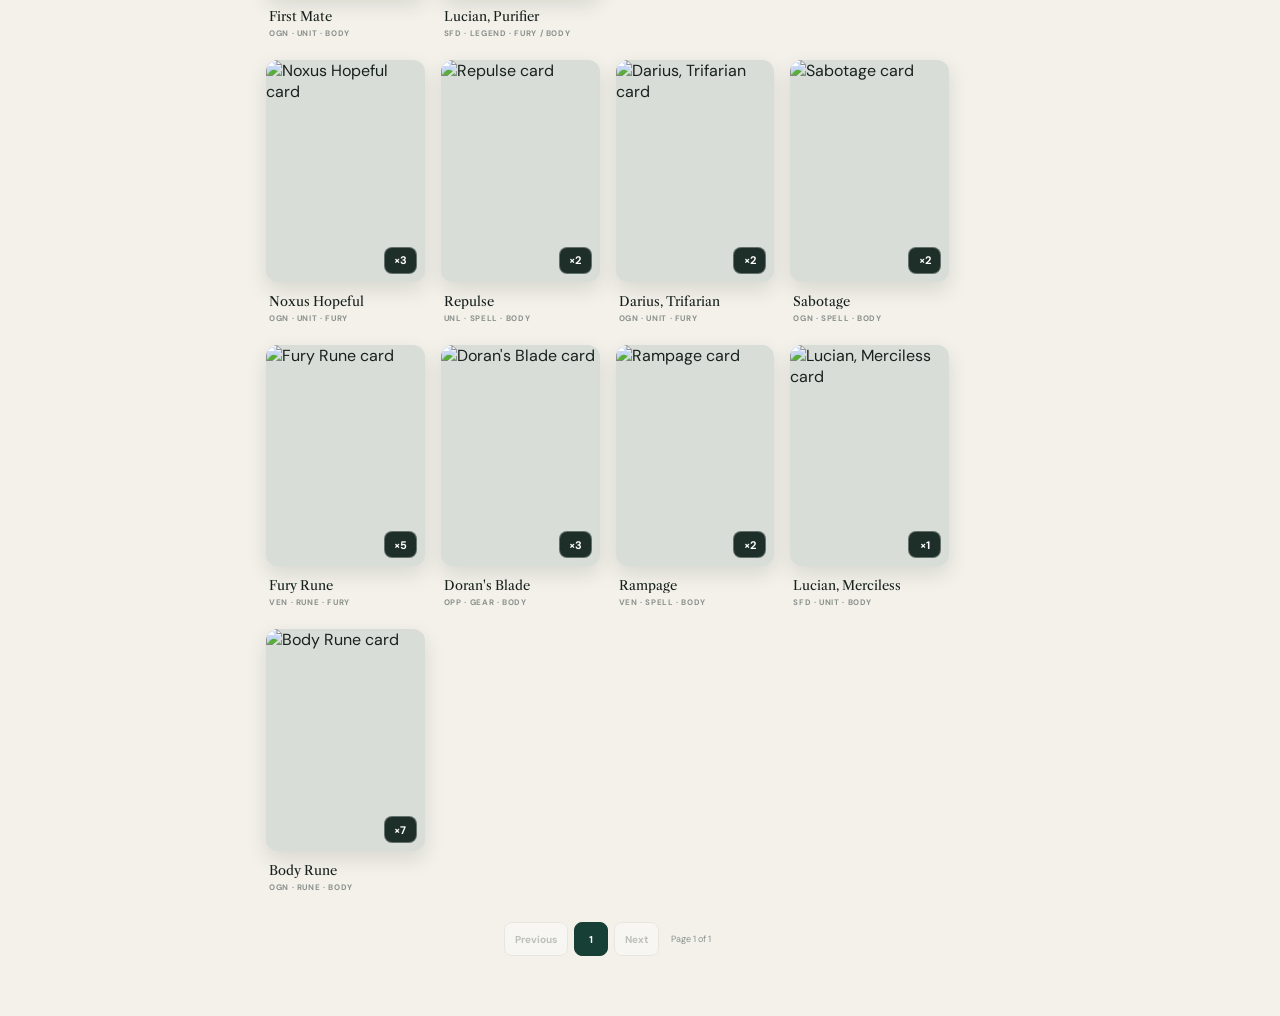
==== commit 0983a91e: "Add Git Gud and Godmode play tracking" ====
--- a/index.html
+++ b/index.html
@@ -6,7 +6,9 @@
   <meta name="color-scheme" content="light">
   <title>Bindery — Riftbound Collection</title>
   <link rel="stylesheet" href="styles.css">
-  <script src="app.js?v=3" defer></script>
+  <link rel="stylesheet" href="navigation.css">
+  <link rel="stylesheet" href="deck-search.css">
+  <script src="app.js?v=4" defer></script>
 </head>
 <body>
 <div class="app">
@@ -16,6 +18,7 @@
     <nav class="nav">
       <button class="nav-button active" data-view="browse"><svg fill="none" stroke="currentColor" stroke-width="1.8" viewBox="0 0 24 24"><rect x="3" y="3" width="7" height="7"/><rect x="14" y="3" width="7" height="7"/><rect x="3" y="14" width="7" height="7"/><rect x="14" y="14" width="7" height="7"/></svg><span>Browse All</span><small class="shortcut">B</small></button>
       <button class="nav-button" data-view="deck"><svg fill="none" stroke="currentColor" stroke-width="1.8" viewBox="0 0 24 24"><path d="m7 4 13 4-4 13L3 17 7 4Z"/><path d="m9.5 8.5 5 1.5M8.5 12l7 2"/></svg><span>Deck Search</span><small class="shortcut">D</small></button>
+      <a class="nav-button" href="git-gud.html"><svg fill="none" stroke="currentColor" stroke-width="1.8" viewBox="0 0 24 24"><circle cx="12" cy="12" r="8"/><circle cx="12" cy="12" r="3"/><path d="M12 2v4M12 18v4M2 12h4M18 12h4"/></svg><span>Git Gud</span><small class="shortcut">G</small></a>
     </nav>
     <div class="collection-meter"><div class="meter-head"><strong id="sideUnique">184 unique</strong><span id="sideTotal">355 cards total</span></div></div>
     <a class="nav-button godmode-link" href="admin.html" aria-label="Open Godmode collection admin">
@@ -51,13 +54,13 @@
       <div class="view" id="deckView">
         <div class="page-head"><div><div class="eyebrow">Collection checker</div><h1>Deck Search</h1><p class="subhead">Paste a sectioned deck list. Every matching language, printing, and finish is included in the owned quantity.</p></div></div>
         <div class="deck-layout">
-          <section class="panel input-panel"><div class="panel-kicker">Step 01</div><h2>Paste your deck list</h2><p class="panel-copy">Section labels such as “MainDeck:” and “Runes:” are ignored.</p><textarea id="deckInput" spellcheck="false"></textarea><div class="button-row"><button class="primary-button" id="checkDeck">Check collection</button><button class="secondary-button" id="clearDeck">Clear</button></div></section>
+          <section class="panel input-panel"><div class="panel-kicker">Step 01</div><h2>Paste your deck list</h2><p class="panel-copy">Section labels such as “MainDeck:” and “Runes:” are ignored. The empty example shows the expected format.</p><textarea id="deckInput" spellcheck="false"></textarea><div class="button-row"><button class="primary-button" id="checkDeck" disabled>Check collection</button><button class="secondary-button" id="clearDeck">Clear</button></div></section>
           <section class="panel match-panel"><div class="match-header"><div class="panel-kicker">Step 02</div><h2>Collection match</h2><p class="panel-copy">Matching holdings show their language, printing, finish, and quantity.</p><div class="match-summary" id="matchSummary"></div></div><div class="comparison-head"><span>Your deck list</span><span>Collection match</span></div><div class="comparison" id="comparison"></div></section>
         </div>
       </div>
     </section>
   </main>
 </div>
-<nav class="mobile-bar"><button class="active" data-view="browse">Browse All</button><button data-view="deck">Deck Search</button><a href="admin.html">Godmode</a></nav>
+<nav class="mobile-bar"><button class="active" data-view="browse">Browse All</button><button data-view="deck">Deck Search</button><a href="git-gud.html">Git Gud</a><a href="admin.html">Godmode</a></nav>
 </body>
 </html>
--- a/navigation.css
+++ b/navigation.css
@@ -0,0 +1,6 @@
+.brand-link,.nav a.nav-button{text-decoration:none}
+.brand-link{color:inherit}
+
+@media(max-width:760px){
+  .mobile-bar{grid-template-columns:repeat(4,1fr)}
+}
--- a/deck-search.css
+++ b/deck-search.css
@@ -0,0 +1,16 @@
+.primary-button:disabled{opacity:.42;cursor:not-allowed}
+#deckInput::placeholder{color:#99a19d;opacity:.7}
+.compare-row.suggested .compare-cell:first-child{color:#74561f;background:#f5ecd8}
+.suggested .status-icon{background:#a87526}
+.suggestion-dot{background:#a87526}
+.match-candidates{display:grid;gap:8px;width:100%;min-width:0}
+.suggestion-label{color:#8b6a2b;font-size:8px;font-weight:700;letter-spacing:.1em;text-transform:uppercase}
+.match-candidate{display:grid;grid-template-columns:31px minmax(0,1fr) auto;align-items:center;gap:9px;min-width:0}
+.match-candidate+.match-candidate{padding-top:8px;border-top:1px solid #e7e4dc}
+.candidate-thumb{width:31px;height:42px;border-radius:4px;object-fit:cover;background:#d6d9d5;box-shadow:0 2px 5px #0002}
+.deck-empty{min-height:170px;display:grid;place-items:center}
+
+@media(max-width:760px){
+  .match-candidate{grid-template-columns:minmax(0,1fr) auto}
+  .candidate-thumb{display:none}
+}
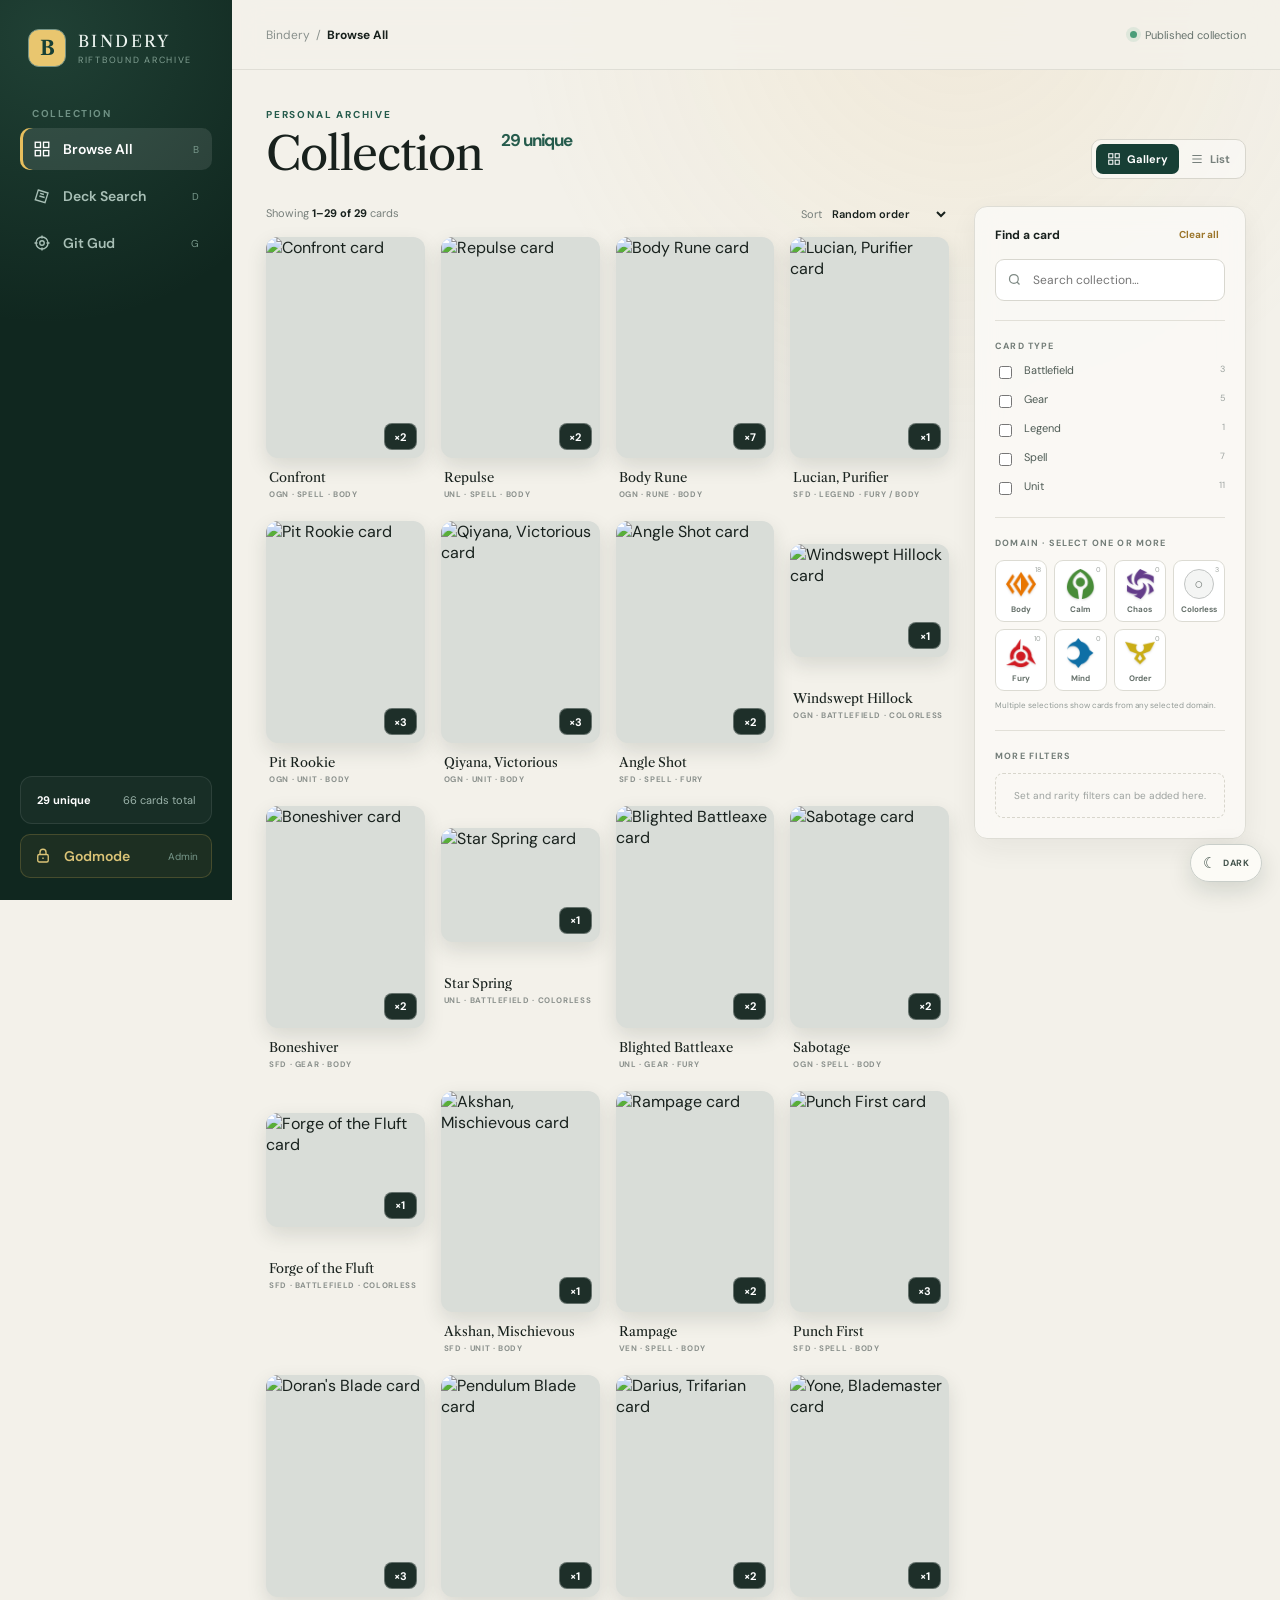
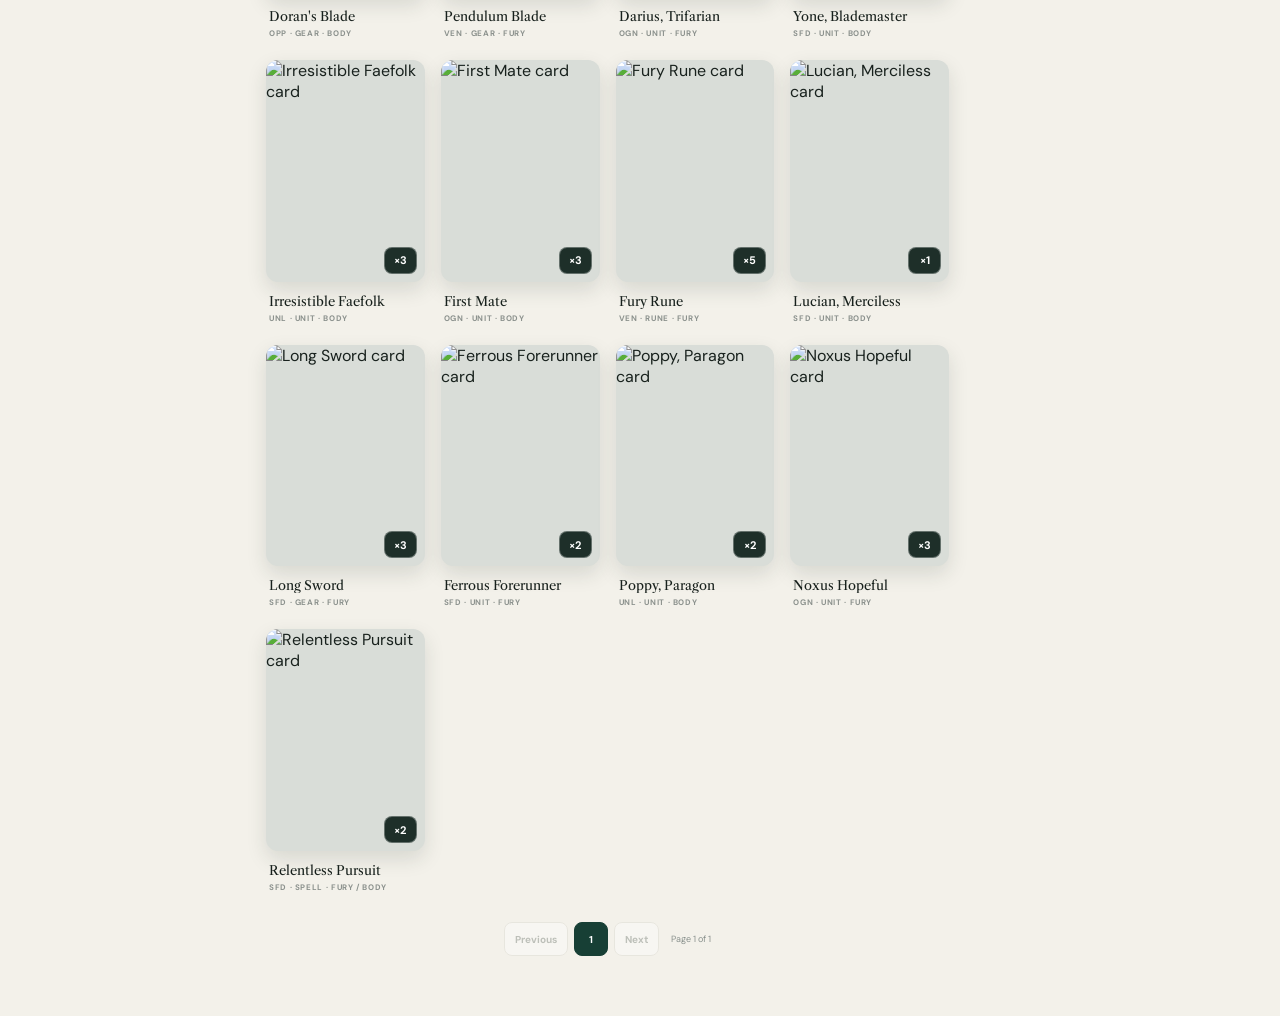
==== commit 76b0a5b7: "Refine deck building and match workflow" ====
--- a/index.html
+++ b/index.html
@@ -3,11 +3,13 @@
 <head>
   <meta charset="utf-8">
   <meta name="viewport" content="width=device-width,initial-scale=1">
-  <meta name="color-scheme" content="light">
+  <meta name="color-scheme" content="light dark">
   <title>Bindery — Riftbound Collection</title>
   <link rel="stylesheet" href="styles.css">
   <link rel="stylesheet" href="navigation.css">
   <link rel="stylesheet" href="deck-search.css">
+  <link rel="stylesheet" href="theme.css?v=1">
+  <script src="theme.js?v=2" defer></script>
   <script src="app.js?v=4" defer></script>
 </head>
 <body>
--- a/theme.css
+++ b/theme.css
@@ -0,0 +1,13 @@
+.theme-toggle{position:fixed;right:18px;bottom:18px;z-index:200;display:flex;align-items:center;gap:7px;height:38px;padding:0 12px;border:1px solid #c9cec9;border-radius:99px;color:#42534b;background:#fdfcf8e8;box-shadow:0 8px 25px #10251d26;backdrop-filter:blur(12px);cursor:pointer;font-size:10px}.theme-toggle span{font-size:15px}.theme-toggle b{font-size:9px;letter-spacing:.05em;text-transform:uppercase}
+html[data-theme=dark]{--ink:#e5ece8;--soft:#97a69f;--paper:#0d1713;--surface:#14211c;--line:#2b3b34;--forest:#7fb49e;--forest2:#91c5ad;--gold:#d5ae58;--red:#df7971;--green:#62b08d;background:#0d1713}
+html[data-theme=dark] body{color:var(--ink);background:radial-gradient(circle at 75% 0,#294b3d55,transparent 34rem),#0d1713}
+html[data-theme=dark] .topbar{border-color:#293a33;background:#101c17dd}html[data-theme=dark] .crumbs,html[data-theme=dark] .load-status{color:#82958c}html[data-theme=dark] .crumbs b{color:#e5ece8}
+html[data-theme=dark] .segmented,html[data-theme=dark] .list-view,html[data-theme=dark] .filters,html[data-theme=dark] .panel,html[data-theme=dark] .page-button,html[data-theme=dark] .search-box input,html[data-theme=dark] #deckInput,html[data-theme=dark] .secondary-button{color:#dce7e1;border-color:#30443a;background:#15231ddd}
+html[data-theme=dark] .list-head,html[data-theme=dark] .comparison-head,html[data-theme=dark] .section-row{color:#91a299;background:#182720}html[data-theme=dark] .list-row,html[data-theme=dark] .compare-row{border-color:#2a3b33}html[data-theme=dark] .list-row:hover{background:#1a2a23}html[data-theme=dark] .sort-select{color:#dce7e1}
+html[data-theme=dark] .domain-button,html[data-theme=dark] .gg-keyword{color:#a9b9b1;border-color:#34463e;background:#17251f}html[data-theme=dark] .domain-button.active{background:#20342b}html[data-theme=dark] .filter-section{border-color:#2b3d34}
+html[data-theme=dark] .theme-toggle{color:#dce8e1;border-color:#3a5046;background:#17251fec}
+html[data-theme=dark] .admin-body{background:#0b1410}html[data-theme=dark] .admin-topbar{border-color:#2a3a33;background:#101c17ed}html[data-theme=dark] .admin-topbar .brand{color:#dce8e1}html[data-theme=dark] .admin-actions a,html[data-theme=dark] .admin-actions button{color:#c4d2cb;border-color:#34473e;background:#182720}
+html[data-theme=dark] .admin-hero p,html[data-theme=dark] .admin-card>p,html[data-theme=dark] .session-panel>p{color:#94a39c}html[data-theme=dark] .draft-count,html[data-theme=dark] .admin-tabs,html[data-theme=dark] .admin-card,html[data-theme=dark] .session-panel{border-color:#2c3d35;background:#13211b;box-shadow:0 12px 34px #0004}html[data-theme=dark] .draft-count strong{color:#a3ceb9}
+html[data-theme=dark] .admin-search input,html[data-theme=dark] .manage-head input,html[data-theme=dark] .import-input,html[data-theme=dark] .search-result,html[data-theme=dark] .manage-row,html[data-theme=dark] .session-item,html[data-theme=dark] .admin-secondary{color:#dce7e1;border-color:#30433a;background:#182720}html[data-theme=dark] .search-result:hover,html[data-theme=dark] .session-item:hover{background:#1d3028}html[data-theme=dark] .session-list,html[data-theme=dark] .session-item{border-color:#293a32}
+html[data-theme=dark] .modal-backdrop{background:#020705d9}html[data-theme=dark] .variant-modal,html[data-theme=dark] .variant-head{color:#e3ebe7;border-color:#304039;background:#13211bf2}html[data-theme=dark] .selected-card,html[data-theme=dark] .allocation-row{border-color:#2d3f36;background:#182720}
+@media(max-width:760px){.theme-toggle{right:18px;bottom:72px}.admin-body .theme-toggle{bottom:18px}}
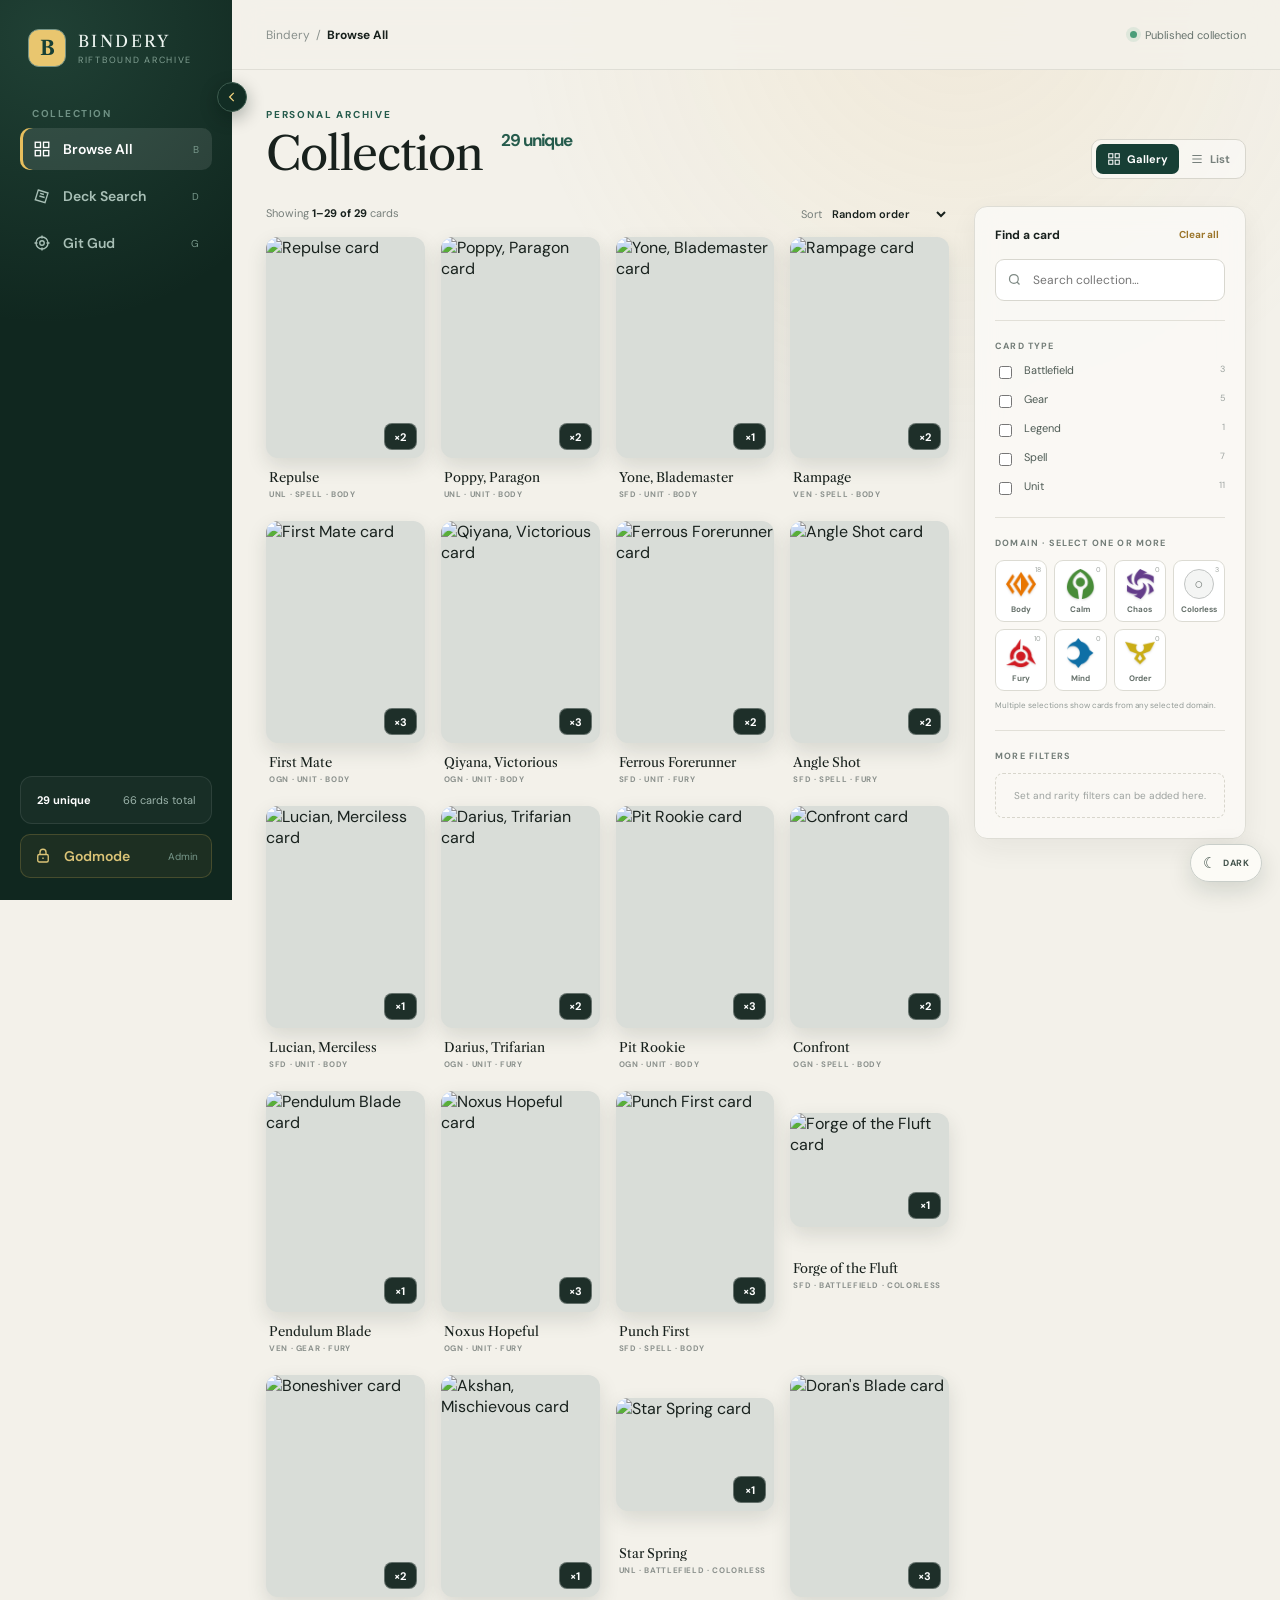
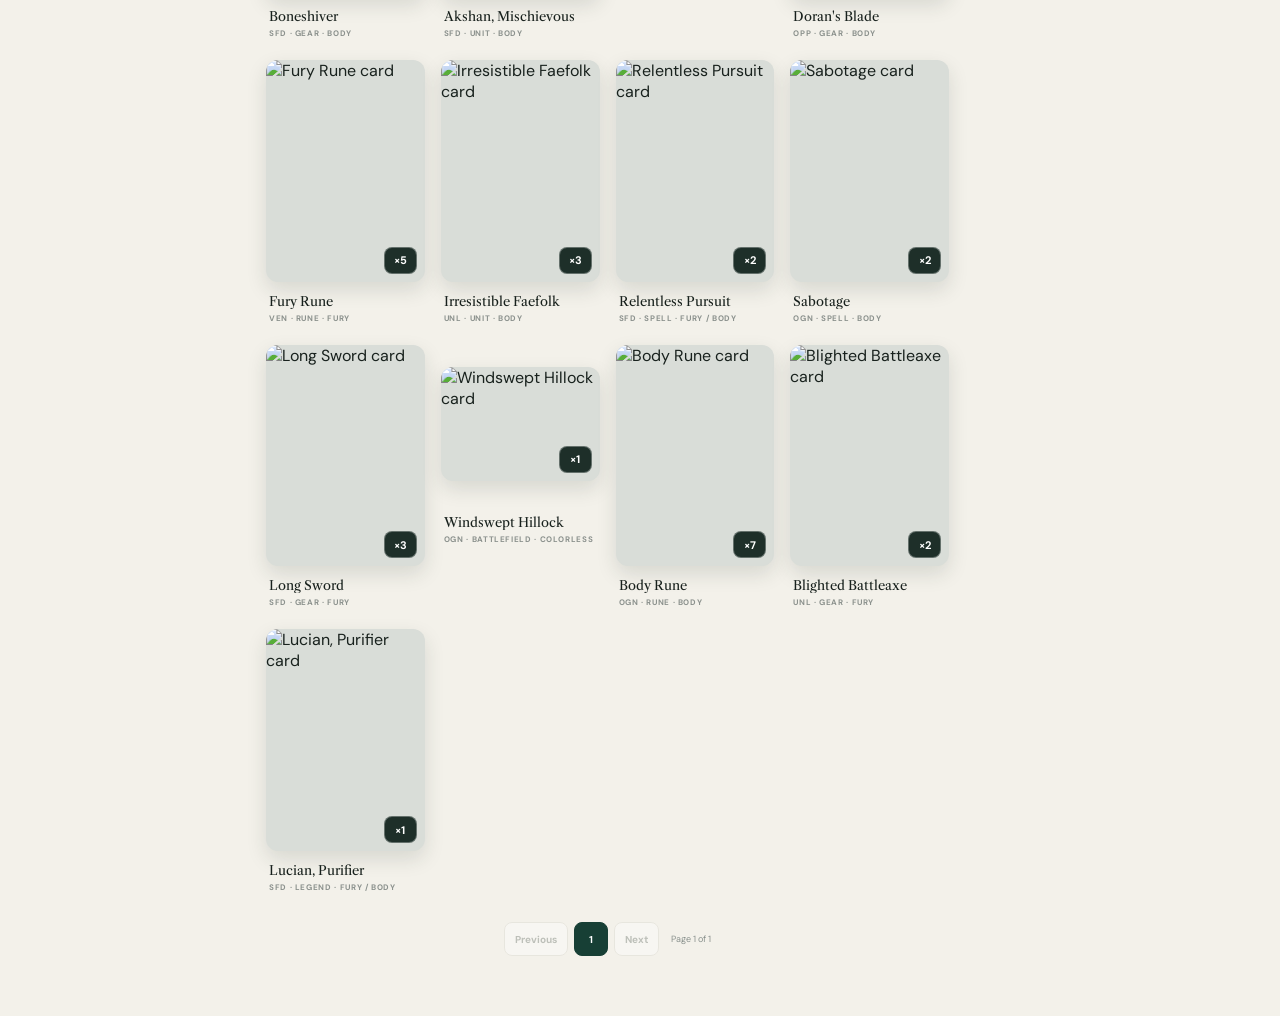
==== commit 1aabb9c9: "Add legend meta analytics and matchup insights" ====
--- a/index.html
+++ b/index.html
@@ -8,8 +8,9 @@
   <link rel="stylesheet" href="styles.css">
   <link rel="stylesheet" href="navigation.css">
   <link rel="stylesheet" href="deck-search.css">
-  <link rel="stylesheet" href="theme.css?v=1">
+  <link rel="stylesheet" href="theme.css?v=2">
   <script src="theme.js?v=2" defer></script>
+  <script src="sidebar.js?v=1" defer></script>
   <script src="app.js?v=4" defer></script>
 </head>
 <body>
--- a/theme.css
+++ b/theme.css
@@ -11,3 +11,18 @@
 html[data-theme=dark] .admin-search input,html[data-theme=dark] .manage-head input,html[data-theme=dark] .import-input,html[data-theme=dark] .search-result,html[data-theme=dark] .manage-row,html[data-theme=dark] .session-item,html[data-theme=dark] .admin-secondary{color:#dce7e1;border-color:#30433a;background:#182720}html[data-theme=dark] .search-result:hover,html[data-theme=dark] .session-item:hover{background:#1d3028}html[data-theme=dark] .session-list,html[data-theme=dark] .session-item{border-color:#293a32}
 html[data-theme=dark] .modal-backdrop{background:#020705d9}html[data-theme=dark] .variant-modal,html[data-theme=dark] .variant-head{color:#e3ebe7;border-color:#304039;background:#13211bf2}html[data-theme=dark] .selected-card,html[data-theme=dark] .allocation-row{border-color:#2d3f36;background:#182720}
 @media(max-width:760px){.theme-toggle{right:18px;bottom:72px}.admin-body .theme-toggle{bottom:18px}}
+
+/* Collapsible left navigation */
+.app,.sidebar,.admin-shell,.admin-mode-nav{transition:grid-template-columns .24s ease,width .24s ease,padding-left .24s ease}
+.sidebar-collapse-toggle{position:absolute;z-index:3;right:-15px;top:82px;width:30px;height:30px;display:grid;place-items:center;padding:0;border:1px solid #3c5b4e;border-radius:50%;color:#f3d47e;background:#122d24;box-shadow:0 6px 18px #07150f55;cursor:pointer;transition:transform .2s ease,background .2s ease}
+.sidebar-collapse-toggle:hover{background:#1b4436}.sidebar-collapse-toggle svg{width:14px;height:14px;transition:transform .24s ease}
+.app.sidebar-is-collapsed{grid-template-columns:76px minmax(0,1fr)}
+.app.sidebar-is-collapsed .sidebar{width:76px;padding-left:12px;padding-right:12px}
+.app.sidebar-is-collapsed .sidebar .brand{justify-content:center;padding-left:0;padding-right:0}
+.app.sidebar-is-collapsed .sidebar .brand>:last-child,.app.sidebar-is-collapsed .sidebar .nav-label,.app.sidebar-is-collapsed .sidebar .nav-button span,.app.sidebar-is-collapsed .sidebar .nav-button small,.app.sidebar-is-collapsed .sidebar .collection-meter{display:none}
+.app.sidebar-is-collapsed .sidebar .nav-button{justify-content:center;padding-left:0;padding-right:0}.app.sidebar-is-collapsed .sidebar .nav-button svg{flex:none}
+.app.sidebar-is-collapsed .sidebar .godmode-link{margin-top:auto}.app.sidebar-is-collapsed .sidebar-collapse-toggle svg{transform:rotate(180deg)}
+.admin-mode-nav .sidebar-collapse-toggle{top:18px}.admin-shell.admin-nav-is-collapsed{padding-left:76px}.admin-shell.admin-nav-is-collapsed .admin-mode-nav{width:76px;padding-left:12px;padding-right:12px;padding-top:58px}
+.admin-shell.admin-nav-is-collapsed .admin-mode-nav>.nav-label,.admin-shell.admin-nav-is-collapsed .admin-mode-button>span:last-child{display:none}.admin-shell.admin-nav-is-collapsed .admin-mode-button{justify-content:center;padding-left:0;padding-right:0}.admin-shell.admin-nav-is-collapsed .sidebar-collapse-toggle svg{transform:rotate(180deg)}
+@media(max-width:760px){.sidebar-collapse-toggle{display:none}.app.sidebar-is-collapsed{display:block}.app.sidebar-is-collapsed .sidebar{display:none}}
+@media(max-width:900px){.admin-mode-nav .sidebar-collapse-toggle{display:none}.admin-shell.admin-nav-is-collapsed{padding-left:0}.admin-shell.admin-nav-is-collapsed .admin-mode-nav{position:sticky;width:auto;padding:8px 14px}.admin-shell.admin-nav-is-collapsed .admin-mode-button>span:last-child{display:grid}}
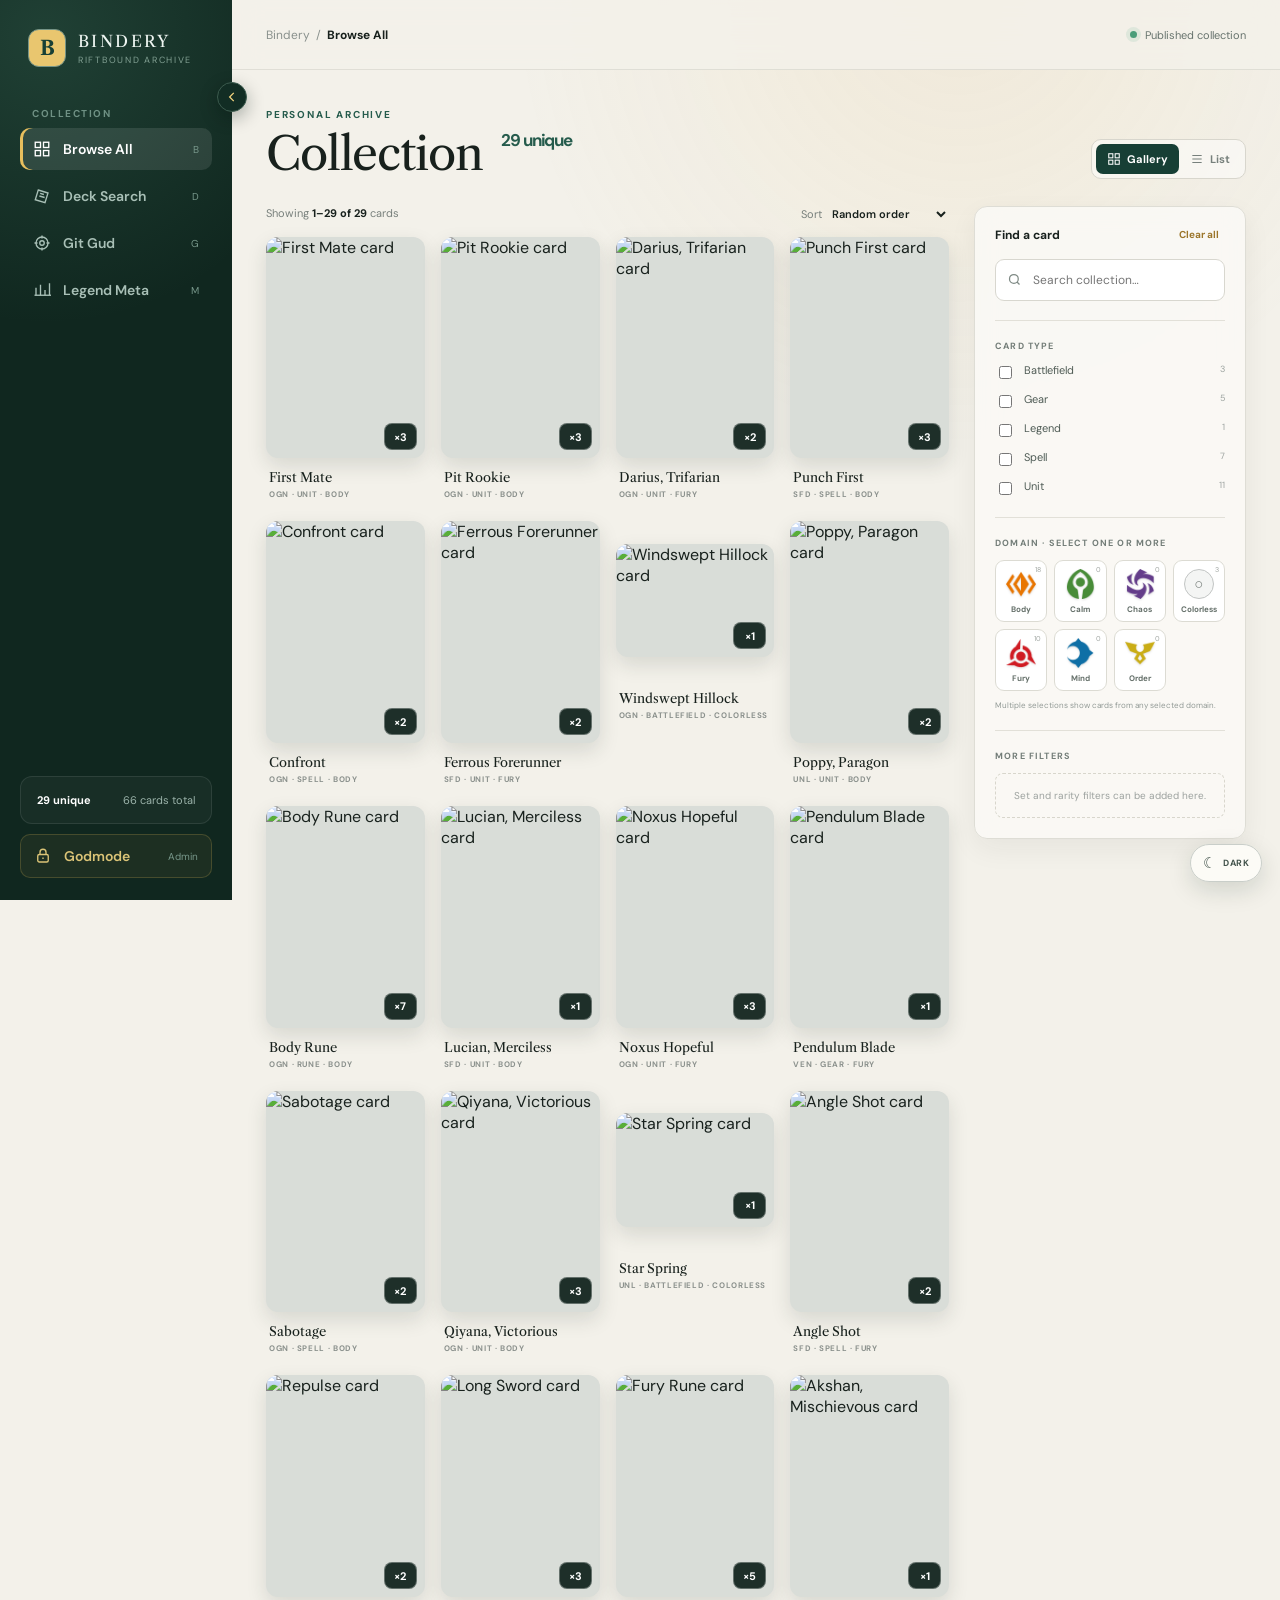
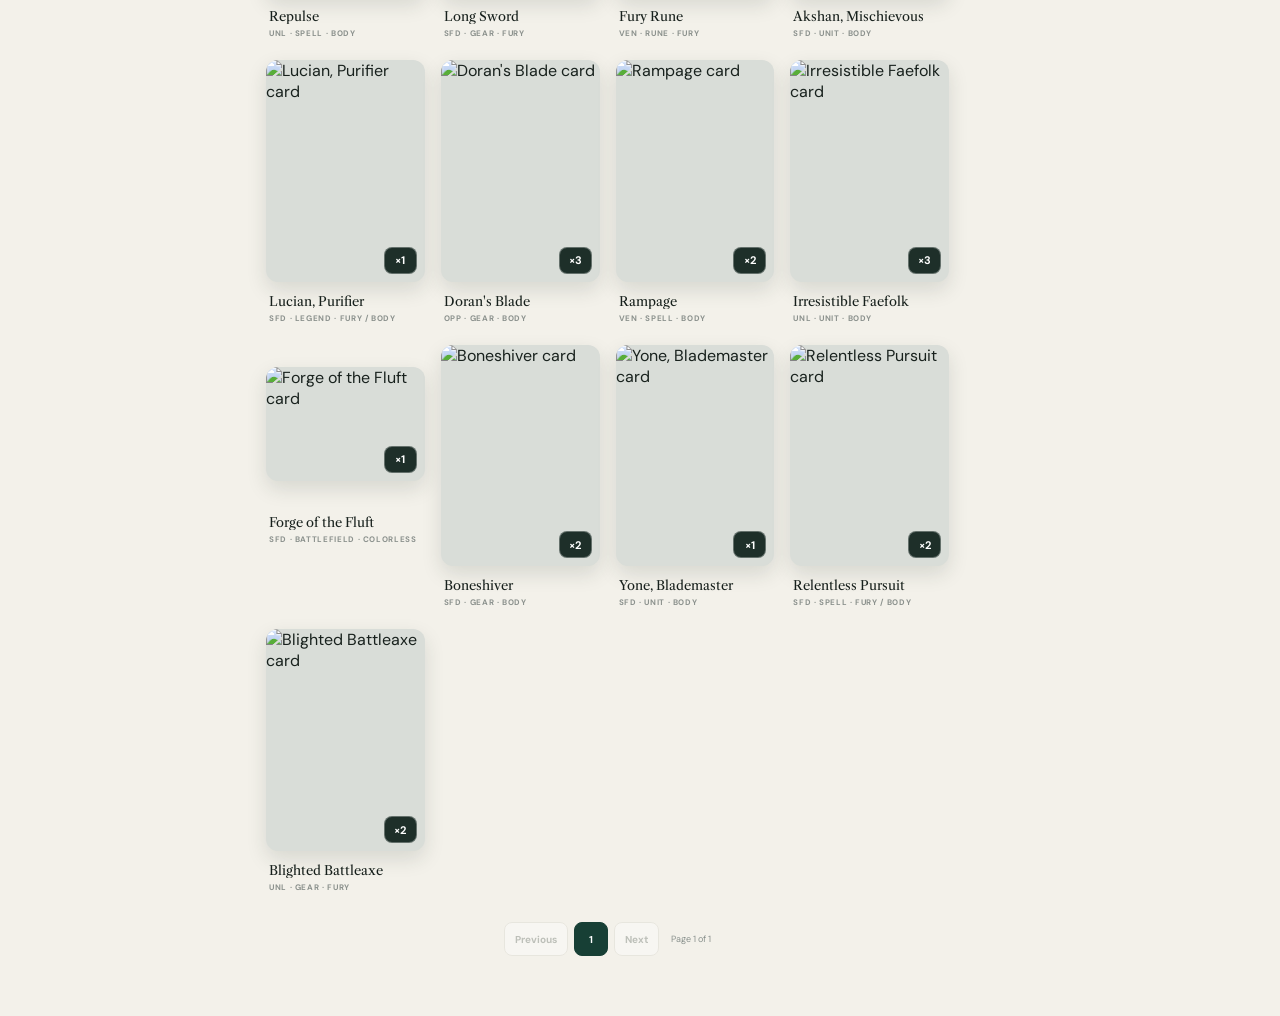
==== commit a08b9cb0: "Add public legend meta and matchup insights" ====
--- a/index.html
+++ b/index.html
@@ -22,6 +22,7 @@
       <button class="nav-button active" data-view="browse"><svg fill="none" stroke="currentColor" stroke-width="1.8" viewBox="0 0 24 24"><rect x="3" y="3" width="7" height="7"/><rect x="14" y="3" width="7" height="7"/><rect x="3" y="14" width="7" height="7"/><rect x="14" y="14" width="7" height="7"/></svg><span>Browse All</span><small class="shortcut">B</small></button>
       <button class="nav-button" data-view="deck"><svg fill="none" stroke="currentColor" stroke-width="1.8" viewBox="0 0 24 24"><path d="m7 4 13 4-4 13L3 17 7 4Z"/><path d="m9.5 8.5 5 1.5M8.5 12l7 2"/></svg><span>Deck Search</span><small class="shortcut">D</small></button>
       <a class="nav-button" href="git-gud.html"><svg fill="none" stroke="currentColor" stroke-width="1.8" viewBox="0 0 24 24"><circle cx="12" cy="12" r="8"/><circle cx="12" cy="12" r="3"/><path d="M12 2v4M12 18v4M2 12h4M18 12h4"/></svg><span>Git Gud</span><small class="shortcut">G</small></a>
+      <a class="nav-button" href="legend-meta.html"><svg fill="none" stroke="currentColor" stroke-width="1.8" viewBox="0 0 24 24"><path d="M4 19V9M10 19V5M16 19v-7M22 19V3"/><path d="M2 19h22"/></svg><span>Legend Meta</span><small class="shortcut">M</small></a>
     </nav>
     <div class="collection-meter"><div class="meter-head"><strong id="sideUnique">184 unique</strong><span id="sideTotal">355 cards total</span></div></div>
     <a class="nav-button godmode-link" href="admin.html" aria-label="Open Godmode collection admin">
@@ -64,6 +65,6 @@
     </section>
   </main>
 </div>
-<nav class="mobile-bar"><button class="active" data-view="browse">Browse All</button><button data-view="deck">Deck Search</button><a href="git-gud.html">Git Gud</a><a href="admin.html">Godmode</a></nav>
+<nav class="mobile-bar"><button class="active" data-view="browse">Browse</button><button data-view="deck">Decks</button><a href="git-gud.html">Git Gud</a><a href="legend-meta.html">Meta</a><a href="admin.html">Godmode</a></nav>
 </body>
 </html>
--- a/navigation.css
+++ b/navigation.css
@@ -2,5 +2,5 @@
 .brand-link{color:inherit}
 
 @media(max-width:760px){
-  .mobile-bar{grid-template-columns:repeat(4,1fr)}
+  .mobile-bar{grid-template-columns:repeat(5,1fr)}
 }
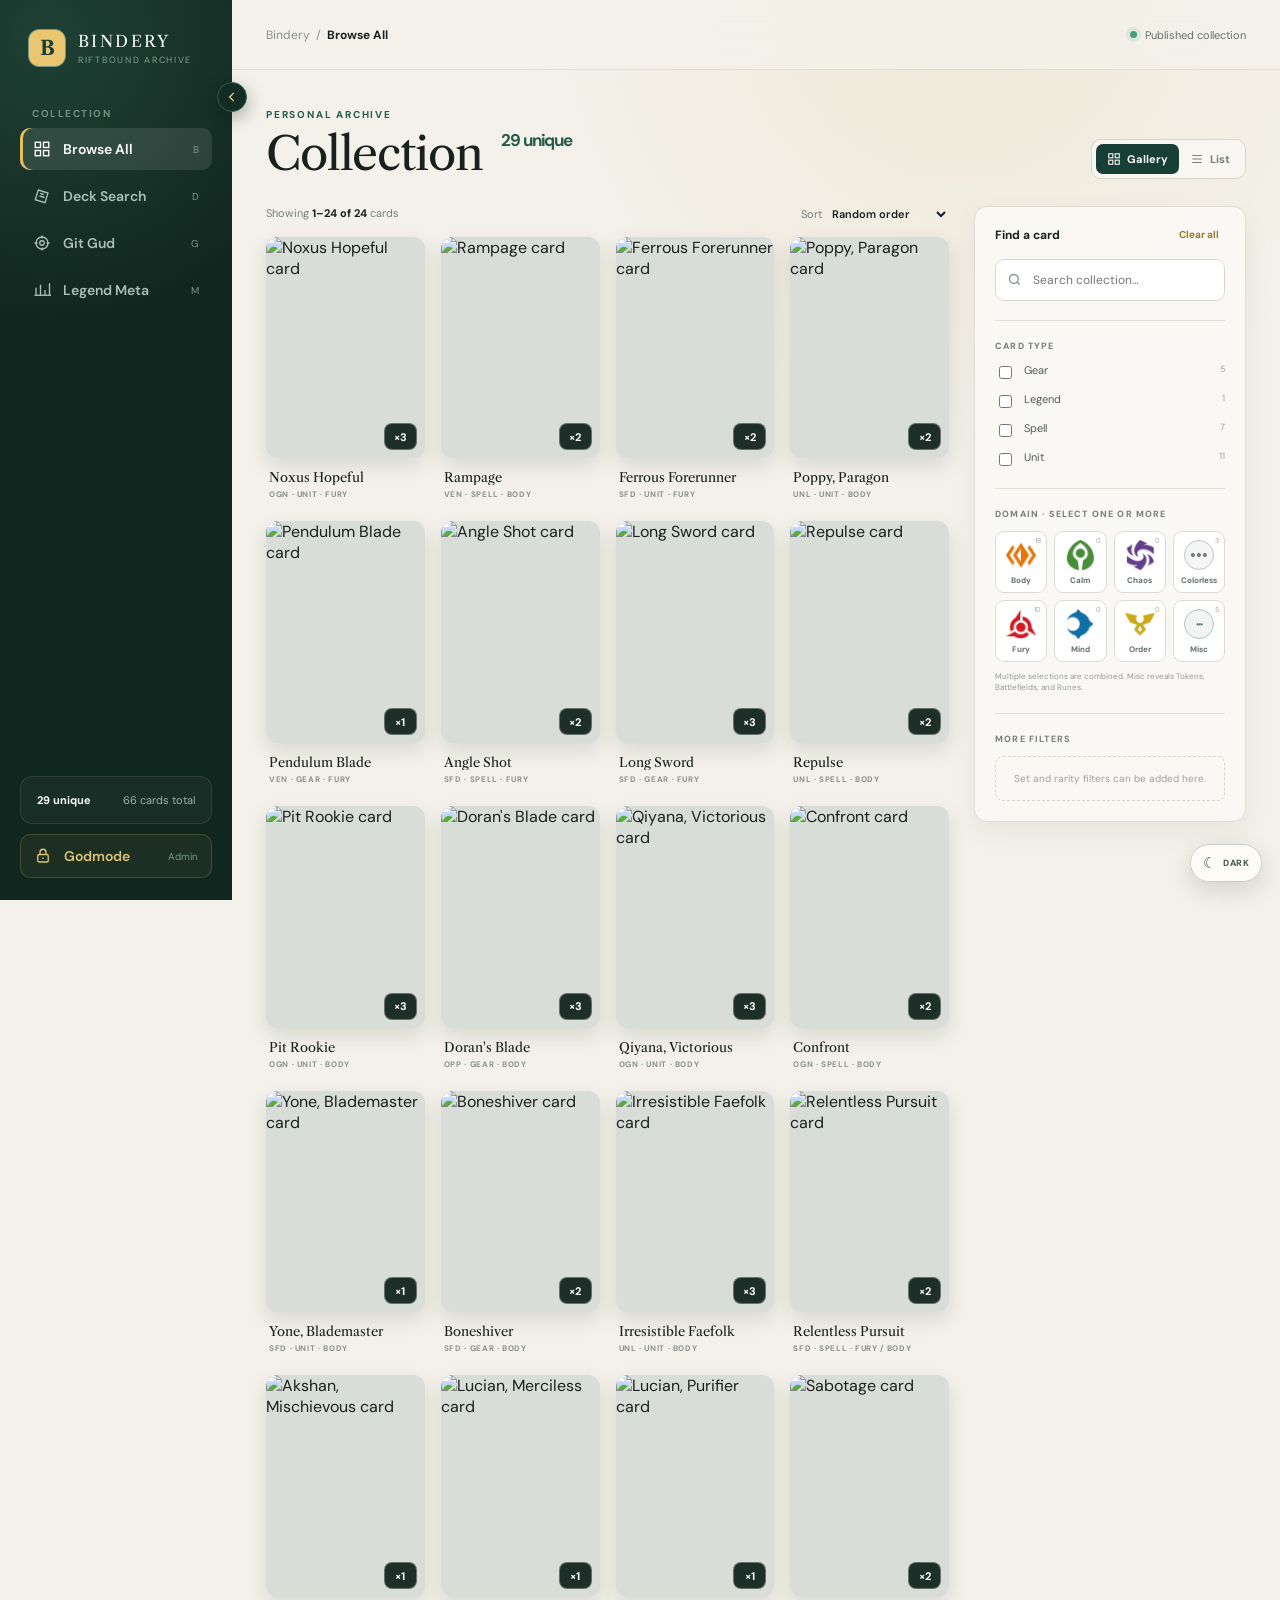
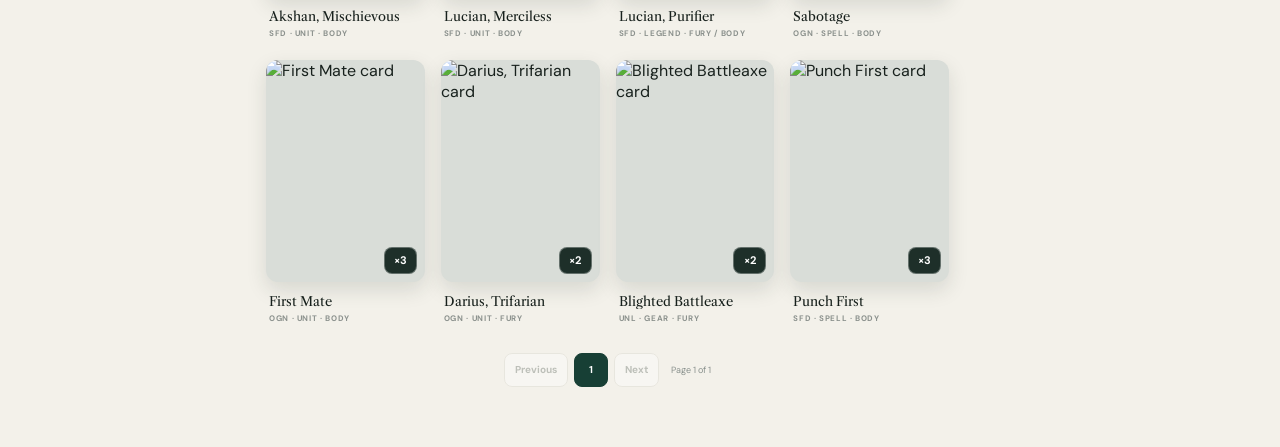
==== commit 1b361bde: "Add misc filtering and public meta generation" ====
--- a/index.html
+++ b/index.html
@@ -5,13 +5,13 @@
   <meta name="viewport" content="width=device-width,initial-scale=1">
   <meta name="color-scheme" content="light dark">
   <title>Bindery — Riftbound Collection</title>
-  <link rel="stylesheet" href="styles.css">
+  <link rel="stylesheet" href="styles.css?v=2">
   <link rel="stylesheet" href="navigation.css">
   <link rel="stylesheet" href="deck-search.css">
   <link rel="stylesheet" href="theme.css?v=2">
   <script src="theme.js?v=2" defer></script>
   <script src="sidebar.js?v=1" defer></script>
-  <script src="app.js?v=4" defer></script>
+  <script src="app.js?v=5" defer></script>
 </head>
 <body>
 <div class="app">
@@ -49,7 +49,7 @@
             <div class="filters-title"><h3>Find a card</h3><button class="clear-button" id="clearFilters">Clear all</button></div>
             <div class="search-box"><svg fill="none" stroke="currentColor" stroke-width="2" viewBox="0 0 24 24"><circle cx="11" cy="11" r="7"/><path d="m20 20-4-4"/></svg><input id="cardSearch" type="search" placeholder="Search collection…" autocomplete="off"></div>
             <div class="filter-section"><div class="filter-label">Card type</div><div class="check-list" id="typeFilters"></div></div>
-            <div class="filter-section"><div class="filter-label">Domain · select one or more</div><div class="domain-grid" id="domainFilters"></div><div class="domain-note">Multiple selections show cards from any selected domain.</div></div>
+            <div class="filter-section"><div class="filter-label">Domain · select one or more</div><div class="domain-grid" id="domainFilters"></div><div class="domain-note">Multiple selections are combined. Misc reveals Tokens, Battlefields, and Runes.</div></div>
             <div class="filter-section"><div class="filter-label">More filters</div><div class="empty-filter">Set and rarity filters can be added here.</div></div>
           </aside>
         </div>
--- a/styles.css
+++ b/styles.css
@@ -3,3 +3,4 @@
 @media(max-width:1080px){.app{grid-template-columns:200px 1fr}.sidebar{width:200px}.browser{grid-template-columns:1fr 235px;gap:18px}.page,.topbar{padding-left:24px;padding-right:24px}.card-grid{grid-template-columns:repeat(auto-fill,minmax(140px,1fr))}.deck-layout{grid-template-columns:1fr}#deckInput{min-height:300px}}
 .godmode-link{margin-top:10px;text-decoration:none;border:1px solid rgba(232,191,93,.2);color:#dbc477;background:rgba(232,191,93,.06)}.godmode-link:hover{color:#fff3c8;border-color:rgba(232,191,93,.42);background:rgba(232,191,93,.12)}
 @media(max-width:760px){.app{display:block}.sidebar{display:none}.main{min-height:100vh}.topbar{height:60px;padding:0 18px}.page{padding:28px 17px 88px}.page-head{align-items:start;flex-direction:column}.browser{display:flex;flex-direction:column}.browser>div{width:100%}.filters{position:static;order:-1;width:100%}.card-grid{grid-template-columns:repeat(2,1fr);gap:19px 12px}.list-head,.list-row{grid-template-columns:1fr 80px 55px}.list-head>:nth-child(2),.list-head>:nth-child(4),.list-row>:nth-child(2),.list-row>:nth-child(4){display:none}.compare-cell{padding:8px 10px}.comparison-head{padding:0 10px}.match-thumb{display:none}.mobile-bar{position:fixed;left:14px;right:14px;bottom:13px;z-index:50;display:grid;grid-template-columns:1fr 1fr 1fr;gap:5px;padding:5px;border-radius:13px;background:#0f271ff0;box-shadow:0 14px 36px #0004}.mobile-bar button,.mobile-bar a{height:44px;display:grid;place-items:center;border:0;border-radius:9px;color:#91ab9f;background:none;text-decoration:none;font-size:11px;font-weight:700}.mobile-bar button.active{color:#fff;background:#ffffff1a}.mobile-bar a{color:#dbc477}}
+.domain-button[data-domain=Misc]{--domain:#567267}.domain-button[data-domain=Misc] .domain-icon{font-size:8px;letter-spacing:-1px}
